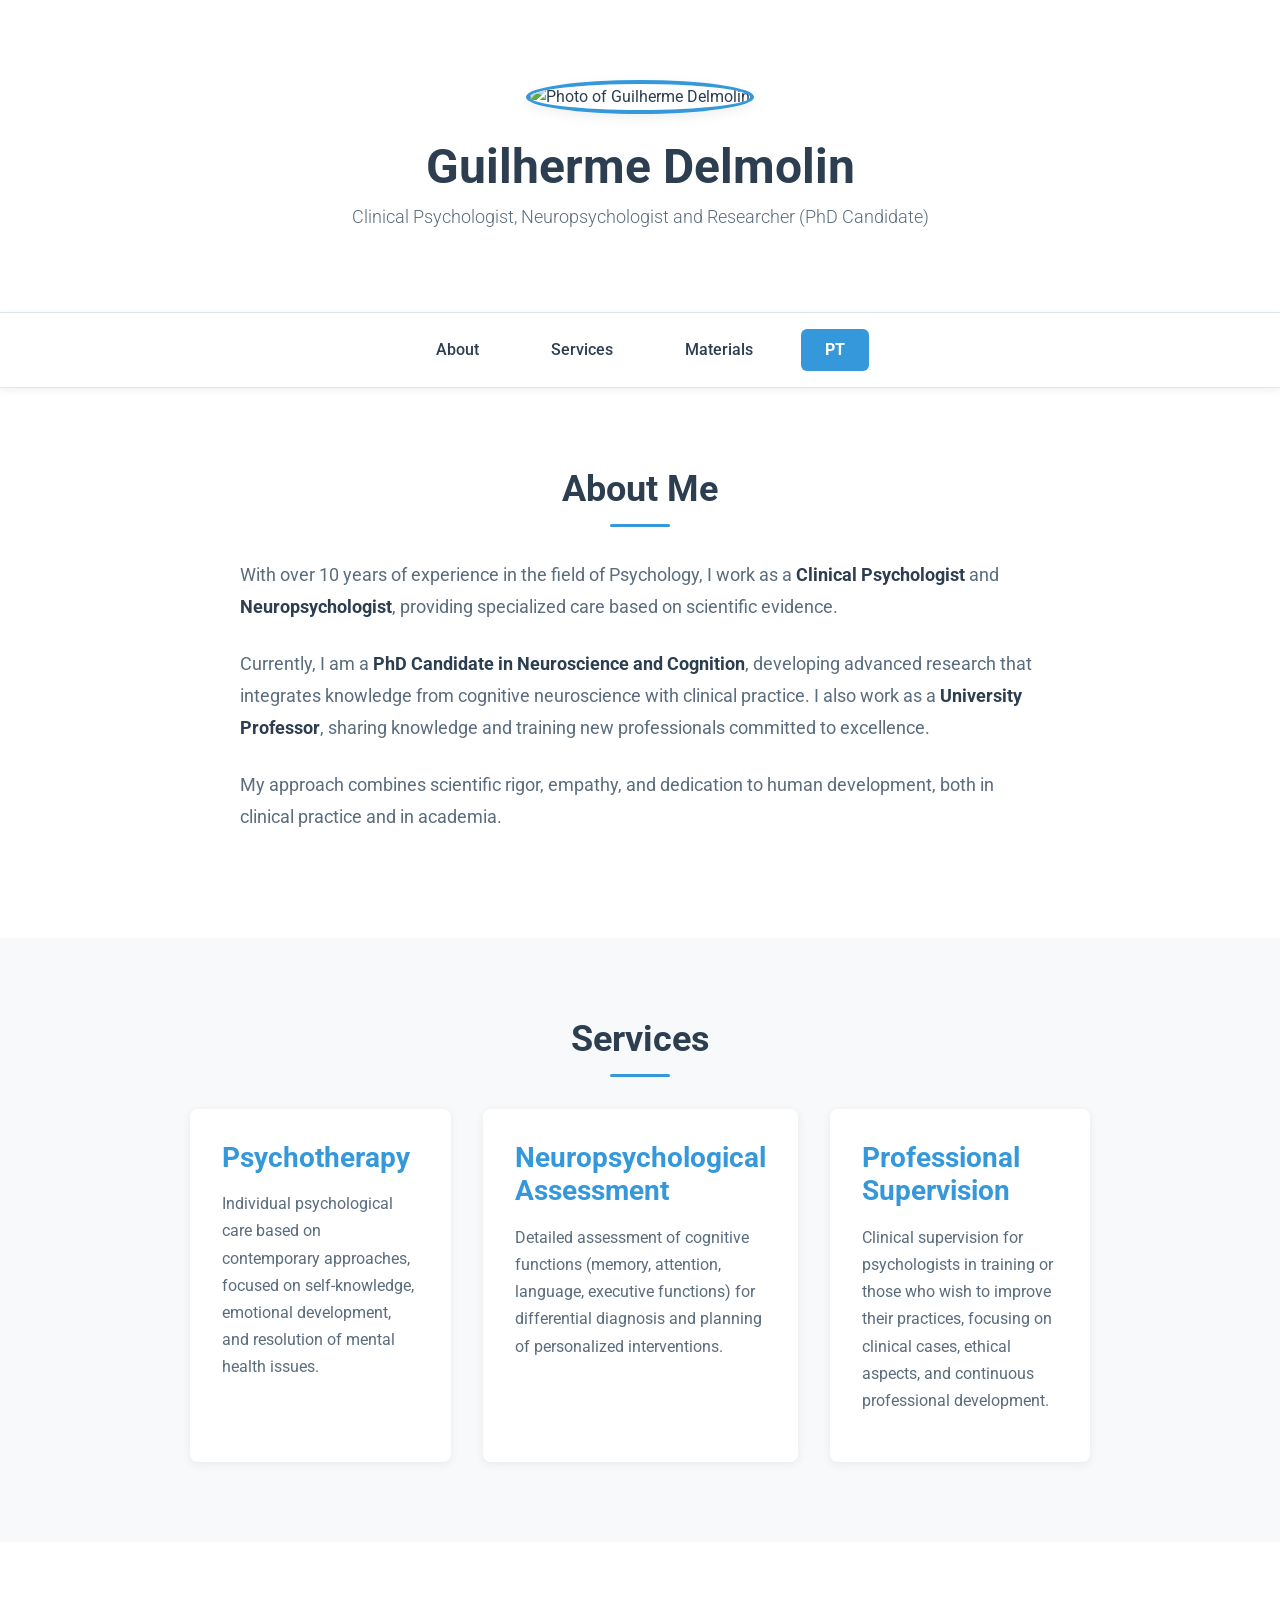
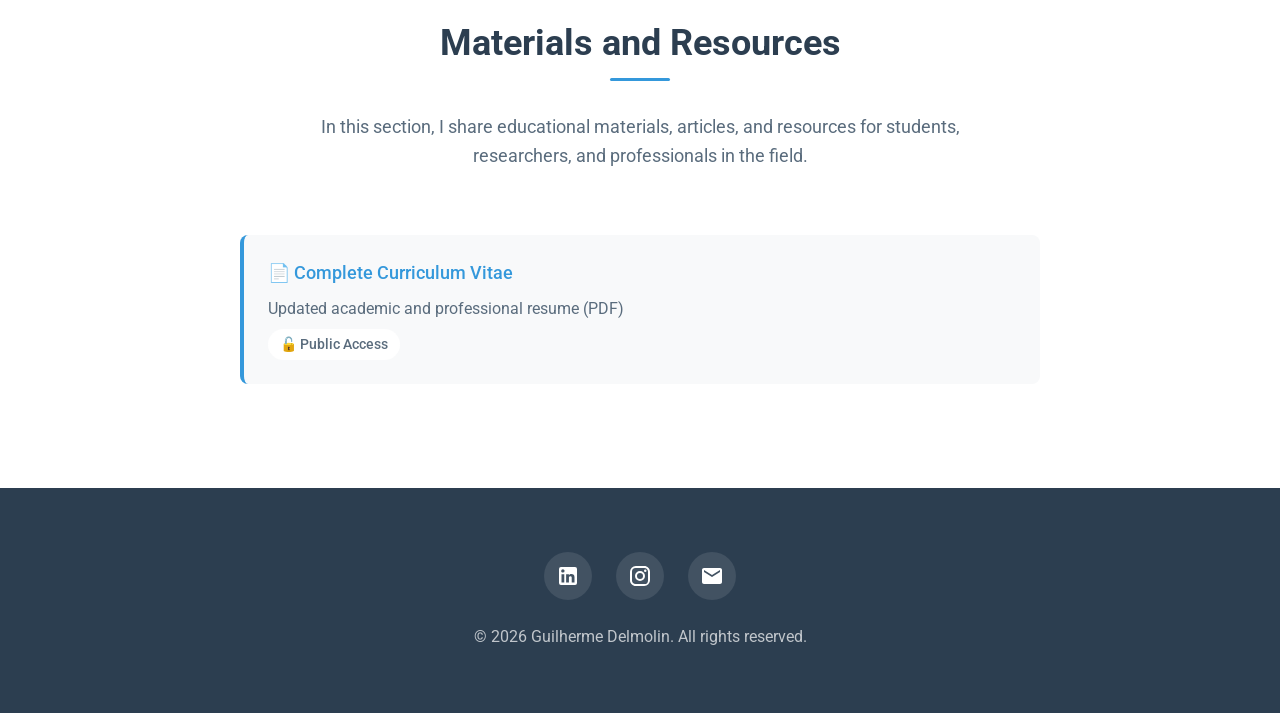
==== en/index.html @ b28195f4 "Site profissional bilíngue - Guilherme Delmolin" ====
<!DOCTYPE html>
<html lang="en">
<head>
    <meta charset="UTF-8">
    <meta name="viewport" content="width=device-width, initial-scale=1.0">
    <meta name="description" content="Guilherme Delmolin - Clinical Psychologist, Neuropsychologist and Researcher (PhD Candidate). Specialist in Psychotherapy, Neuropsychological Assessment and Professional Supervision with over 10 years of experience.">
    <meta name="keywords" content="psychologist, neuropsychologist, psychotherapy, neuropsychological assessment, neuroscience, cognition, PhD, researcher, university professor">
    <meta name="author" content="Guilherme Delmolin">
    
    <!-- Open Graph / Facebook -->
    <meta property="og:type" content="website">
    <meta property="og:url" content="https://delmolin.github.io/en/">
    <meta property="og:title" content="Guilherme Delmolin - Clinical Psychologist and Neuropsychologist">
    <meta property="og:description" content="Clinical Psychologist, Neuropsychologist and Researcher (PhD Candidate) with over 10 years of experience.">
    <meta property="og:image" content="https://delmolin.github.io/assets/profile.jpg">
    
    <!-- Twitter -->
    <meta property="twitter:card" content="summary_large_image">
    <meta property="twitter:url" content="https://delmolin.github.io/en/">
    <meta property="twitter:title" content="Guilherme Delmolin - Clinical Psychologist and Neuropsychologist">
    <meta property="twitter:description" content="Clinical Psychologist, Neuropsychologist and Researcher (PhD Candidate) with over 10 years of experience.">
    <meta property="twitter:image" content="https://delmolin.github.io/assets/profile.jpg">
    
    <!-- Canonical URL -->
    <link rel="canonical" href="https://delmolin.github.io/en/">
    
    <title>Guilherme Delmolin - Clinical Psychologist and Neuropsychologist</title>
    <link rel="stylesheet" href="../style.css">
    <link rel="preconnect" href="https://fonts.googleapis.com">
    <link rel="preconnect" href="https://fonts.gstatic.com" crossorigin>
    <link href="https://fonts.googleapis.com/css2?family=Roboto:wght@300;400;500;700&display=swap" rel="stylesheet">
    
    <!-- Google Analytics -->
    <script async src="https://www.googletagmanager.com/gtag/js?id=G-TLR7DWZ86G"></script>
    <script>
        window.dataLayer = window.dataLayer || [];
        function gtag(){dataLayer.push(arguments);}
        gtag('js', new Date());
        gtag('config', 'G-TLR7DWZ86G');
    </script>
    
    <!-- Structured Data - Schema.org -->
    <script type="application/ld+json">
    {
        "@context": "https://schema.org",
        "@type": "Person",
        "name": "Guilherme Delmolin",
        "jobTitle": "Clinical Psychologist and Neuropsychologist",
        "description": "PhD Candidate in Neuroscience & Cognition, University Professor",
        "url": "https://delmolin.github.io/",
        "image": "https://delmolin.github.io/assets/profile.jpg",
        "email": "psico.delmolin@gmail.com",
        "sameAs": [
            "https://www.linkedin.com/in/guilhermedelmolin/",
            "https://www.instagram.com/musicadamente"
        ],
        "alumniOf": "University",
        "knowsAbout": ["Clinical Psychology", "Neuropsychology", "Neuroscience", "Cognition"],
        "memberOf": {
            "@type": "Organization",
            "name": "UFABC"
        }
    }
    </script>
</head>
<body>
    <!-- Header -->
    <header class="header">
        <div class="container">
            <img src="../assets/profile.jpg" alt="Photo of Guilherme Delmolin" class="profile-photo">
            <h1 class="name">Guilherme Delmolin</h1>
            <p class="subtitle">Clinical Psychologist, Neuropsychologist and Researcher (PhD Candidate)</p>
        </div>
    </header>

    <!-- Navigation -->
    <nav class="nav">
        <div class="container">
            <ul class="nav-list">
                <li><a href="#about" class="nav-link">About</a></li>
                <li><a href="#services" class="nav-link">Services</a></li>
                <li><a href="#materials" class="nav-link">Materials</a></li>
                <li><a href="../index.html" class="nav-link lang-switch">PT</a></li>
            </ul>
        </div>
    </nav>

    <!-- Main Content -->
    <main>
        <!-- About Section -->
        <section id="about" class="section section-about">
            <div class="container">
                <h2 class="section-title">About Me</h2>
                <div class="about-content">
                    <p>
                        With over 10 years of experience in the field of Psychology, I work as a <strong>Clinical Psychologist</strong> and 
                        <strong>Neuropsychologist</strong>, providing specialized care based on scientific evidence.
                    </p>
                    <p>
                        Currently, I am a <strong>PhD Candidate in Neuroscience and Cognition</strong>, developing advanced research 
                        that integrates knowledge from cognitive neuroscience with clinical practice. I also work as a 
                        <strong>University Professor</strong>, sharing knowledge and training new professionals committed to excellence.
                    </p>
                    <p>
                        My approach combines scientific rigor, empathy, and dedication to human development, both in clinical practice 
                        and in academia.
                    </p>
                </div>
            </div>
        </section>

        <!-- Services Section -->
        <section id="services" class="section section-services">
            <div class="container">
                <h2 class="section-title">Services</h2>
                <div class="services-grid">
                    <article class="service-card">
                        <h3 class="service-title">Psychotherapy</h3>
                        <p class="service-description">
                            Individual psychological care based on contemporary approaches, focused on self-knowledge, 
                            emotional development, and resolution of mental health issues.
                        </p>
                    </article>

                    <article class="service-card">
                        <h3 class="service-title">Neuropsychological Assessment</h3>
                        <p class="service-description">
                            Detailed assessment of cognitive functions (memory, attention, language, executive functions) 
                            for differential diagnosis and planning of personalized interventions.
                        </p>
                    </article>

                    <article class="service-card">
                        <h3 class="service-title">Professional Supervision</h3>
                        <p class="service-description">
                            Clinical supervision for psychologists in training or those who wish to improve their practices, 
                            focusing on clinical cases, ethical aspects, and continuous professional development.
                        </p>
                    </article>
                </div>
            </div>
        </section>

        <!-- Materials Section -->
        <section id="materials" class="section section-materials">
            <div class="container">
                <h2 class="section-title">Materials and Resources</h2>
                <p class="materials-intro">
                    In this section, I share educational materials, articles, and resources for students, 
                    researchers, and professionals in the field.
                </p>
                
                <!-- 
                ═══════════════════════════════════════════════════════════════════════════════
                📚 TUTORIAL: How to Add New Google Drive Links
                ═══════════════════════════════════════════════════════════════════════════════
                
                STEP 1: Prepare the Google Drive link
                ─────────────────────────────────────────────────
                1. Access your Google Drive and locate the file/folder
                2. Right-click → "Share"
                3. Set permissions:
                   • Public: "Anyone with the link"
                   • Restricted: "Restricted" (specific people only)
                4. Copy the generated link
                
                STEP 2: Add the item to the list below
                ─────────────────────────────────────────────────
                Use this template (copy and paste):
                
                    <li class="material-item">
                        <a href="YOUR_LINK_HERE" target="_blank" rel="noopener noreferrer" class="material-link">
                            📄 Material Title
                        </a>
                        <span class="material-description">Brief content description</span>
                        <span class="material-access">🔓 Public Access</span>
                    </li>
                
                STEP 3: Customize the content
                ─────────────────────────────────────────────────
                • Replace "YOUR_LINK_HERE" with the Google Drive link
                • Change "Material Title" to the document name
                • Write a brief description (1 line)
                • Change the access icon:
                  🔓 Public Access  OR  🔒 Restricted to Students
                
                COMPLETE EXAMPLE:
                ─────────────────────────────────────────────────
                
                    <li class="material-item">
                        <a href="https://drive.google.com/file/d/ABC123/view?usp=sharing" 
                           target="_blank" rel="noopener noreferrer" class="material-link">
                            📄 Slides - Introduction to Neuropsychology
                        </a>
                        <span class="material-description">Support material for inaugural class (PDF, 45 slides)</span>
                        <span class="material-access">🔒 Restricted to Students</span>
                    </li>
                
                TIPS:
                ─────────────────────────────────────────────────
                ✓ Use emojis to categorize: 📄 PDF, 📊 Spreadsheet, 📹 Video, 📁 Folder
                ✓ Be specific in the description (file type, number of pages, topic)
                ✓ Keep alphabetical or thematic order
                ✓ Test the link before publishing
                
                ═══════════════════════════════════════════════════════════════════════════════
                -->
                
                <ul class="materials-list">
                    <!-- Example 1: CV for Download (already exists in the project) -->
                    <li class="material-item">
                        <a href="../assets/cv_completo.pdf" target="_blank" rel="noopener noreferrer" class="material-link">
                            📄 Complete Curriculum Vitae
                        </a>
                        <span class="material-description">Updated academic and professional resume (PDF)</span>
                        <span class="material-access">🔓 Public Access</span>
                    </li>
                    
                    <!-- ADD NEW MATERIALS BELOW THIS LINE -->
                    <!-- Copy the template from the tutorial above and customize as needed -->
                    
                </ul>
            </div>
        </section>
    </main>

    <!-- Footer -->
    <footer class="footer">
        <div class="container">
            <div class="footer-content">
                <div class="footer-social">
                    <a href="https://www.linkedin.com/in/guilhermedelmolin/" target="_blank" rel="noopener noreferrer" class="social-link" aria-label="LinkedIn">
                        <svg width="24" height="24" viewBox="0 0 24 24" fill="currentColor">
                            <path d="M19 3a2 2 0 0 1 2 2v14a2 2 0 0 1-2 2H5a2 2 0 0 1-2-2V5a2 2 0 0 1 2-2h14m-.5 15.5v-5.3a3.26 3.26 0 0 0-3.26-3.26c-.85 0-1.84.52-2.32 1.3v-1.11h-2.79v8.37h2.79v-4.93c0-.77.62-1.4 1.39-1.4a1.4 1.4 0 0 1 1.4 1.4v4.93h2.79M6.88 8.56a1.68 1.68 0 0 0 1.68-1.68c0-.93-.75-1.69-1.68-1.69a1.69 1.69 0 0 0-1.69 1.69c0 .93.76 1.68 1.69 1.68m1.39 9.94v-8.37H5.5v8.37h2.77z"/>
                        </svg>
                    </a>
                    <a href="https://www.instagram.com/musicadamente" target="_blank" rel="noopener noreferrer" class="social-link" aria-label="Instagram">
                        <svg width="24" height="24" viewBox="0 0 24 24" fill="currentColor">
                            <path d="M7.8 2h8.4C19.4 2 22 4.6 22 7.8v8.4a5.8 5.8 0 0 1-5.8 5.8H7.8C4.6 22 2 19.4 2 16.2V7.8A5.8 5.8 0 0 1 7.8 2m-.2 2A3.6 3.6 0 0 0 4 7.6v8.8C4 18.39 5.61 20 7.6 20h8.8a3.6 3.6 0 0 0 3.6-3.6V7.6C20 5.61 18.39 4 16.4 4H7.6m9.65 1.5a1.25 1.25 0 0 1 1.25 1.25A1.25 1.25 0 0 1 17.25 8 1.25 1.25 0 0 1 16 6.75a1.25 1.25 0 0 1 1.25-1.25M12 7a5 5 0 0 1 5 5 5 5 0 0 1-5 5 5 5 0 0 1-5-5 5 5 0 0 1 5-5m0 2a3 3 0 0 0-3 3 3 3 0 0 0 3 3 3 3 0 0 0 3-3 3 3 0 0 0-3-3z"/>
                        </svg>
                    </a>
                    <a href="mailto:psico.delmolin@gmail.com" class="social-link" aria-label="E-mail">
                        <svg width="24" height="24" viewBox="0 0 24 24" fill="currentColor">
                            <path d="M20 4H4c-1.1 0-1.99.9-1.99 2L2 18c0 1.1.9 2 2 2h16c1.1 0 2-.9 2-2V6c0-1.1-.9-2-2-2zm0 4l-8 5-8-5V6l8 5 8-5v2z"/>
                        </svg>
                    </a>
                </div>
                <p class="footer-copyright">
                    &copy; 2026 Guilherme Delmolin. All rights reserved.
                </p>
            </div>
        </div>
    </footer>
</body>
</html>
---- style.css ----
/* ═══════════════════════════════════════════════════════════════════════════
   GUILHERME DELMOLIN - PROFESSIONAL WEBSITE
   Site Profissional Minimalista e Responsivo
   ═══════════════════════════════════════════════════════════════════════════ */

/* ─────────────────────────────────────────────────────────────────────────
   1. RESET & BASE STYLES
   ───────────────────────────────────────────────────────────────────────── */

* {
    margin: 0;
    padding: 0;
    box-sizing: border-box;
}

:root {
    /* Paleta de Cores */
    --color-background: #F8F9FA;      /* Off-white (fundo) */
    --color-text-primary: #2C3E50;    /* Cinza chumbo (texto principal) */
    --color-text-secondary: #5A6C7D;  /* Cinza médio (texto secundário) */
    --color-accent: #3498DB;          /* Azul sóbrio (destaques) */
    --color-accent-hover: #2980B9;    /* Azul escuro (hover) */
    --color-white: #FFFFFF;           /* Branco puro */
    --color-border: #E1E8ED;          /* Borda clara */
    --color-shadow: rgba(44, 62, 80, 0.08); /* Sombra suave */
    
    /* Tipografia */
    --font-primary: 'Roboto', -apple-system, BlinkMacSystemFont, 'Segoe UI', sans-serif;
    --font-weight-light: 300;
    --font-weight-regular: 400;
    --font-weight-medium: 500;
    --font-weight-bold: 700;
    
    /* Espaçamentos */
    --spacing-xs: 0.5rem;   /* 8px */
    --spacing-sm: 1rem;     /* 16px */
    --spacing-md: 1.5rem;   /* 24px */
    --spacing-lg: 2rem;     /* 32px */
    --spacing-xl: 3rem;     /* 48px */
    --spacing-xxl: 4rem;    /* 64px */
    
    /* Tamanhos de Fonte */
    --font-size-xs: 0.875rem;   /* 14px */
    --font-size-sm: 1rem;       /* 16px */
    --font-size-md: 1.125rem;   /* 18px */
    --font-size-lg: 1.5rem;     /* 24px */
    --font-size-xl: 2rem;       /* 32px */
    --font-size-xxl: 2.5rem;    /* 40px */
    
    /* Container */
    --container-max-width: 1200px;
    --container-padding: var(--spacing-md);
    
    /* Transições */
    --transition-fast: 0.2s ease;
    --transition-normal: 0.3s ease;
}

html {
    scroll-behavior: smooth;
    font-size: 16px;
}

body {
    font-family: var(--font-primary);
    font-weight: var(--font-weight-regular);
    line-height: 1.6;
    color: var(--color-text-primary);
    background-color: var(--color-background);
    -webkit-font-smoothing: antialiased;
    -moz-osx-font-smoothing: grayscale;
}

/* ─────────────────────────────────────────────────────────────────────────
   2. TYPOGRAPHY
   ───────────────────────────────────────────────────────────────────────── */

h1, h2, h3, h4, h5, h6 {
    font-weight: var(--font-weight-bold);
    line-height: 1.2;
    margin-bottom: var(--spacing-sm);
    color: var(--color-text-primary);
}

h1 {
    font-size: var(--font-size-xl);
}

h2 {
    font-size: var(--font-size-lg);
}

h3 {
    font-size: var(--font-size-md);
}

p {
    margin-bottom: var(--spacing-sm);
    color: var(--color-text-secondary);
}

a {
    color: var(--color-accent);
    text-decoration: none;
    transition: color var(--transition-fast);
}

a:hover {
    color: var(--color-accent-hover);
}

strong {
    font-weight: var(--font-weight-bold);
    color: var(--color-text-primary);
}

/* ─────────────────────────────────────────────────────────────────────────
   3. LAYOUT UTILITIES
   ───────────────────────────────────────────────────────────────────────── */

.container {
    max-width: var(--container-max-width);
    margin: 0 auto;
    padding: 0 var(--container-padding);
}

.section {
    padding: var(--spacing-xl) 0;
}

/* ─────────────────────────────────────────────────────────────────────────
   4. HEADER
   ───────────────────────────────────────────────────────────────────────── */

.header {
    background-color: var(--color-white);
    padding: var(--spacing-xxl) 0;
    text-align: center;
    border-bottom: 1px solid var(--color-border);
}

.profile-photo {
    width: 150px;
    height: 150px;
    border-radius: 50%;
    object-fit: cover;
    margin-bottom: var(--spacing-md);
    border: 4px solid var(--color-accent);
    box-shadow: 0 4px 12px var(--color-shadow);
    transition: transform var(--transition-normal);
}

.profile-photo:hover {
    transform: scale(1.05);
}

.name {
    font-size: var(--font-size-xxl);
    font-weight: var(--font-weight-bold);
    color: var(--color-text-primary);
    margin-bottom: var(--spacing-xs);
}

.subtitle {
    font-size: var(--font-size-md);
    font-weight: var(--font-weight-light);
    color: var(--color-text-secondary);
    max-width: 600px;
    margin: 0 auto;
}

/* ─────────────────────────────────────────────────────────────────────────
   5. NAVIGATION
   ───────────────────────────────────────────────────────────────────────── */

.nav {
    background-color: var(--color-white);
    border-bottom: 1px solid var(--color-border);
    position: sticky;
    top: 0;
    z-index: 1000;
    box-shadow: 0 2px 8px var(--color-shadow);
}

.nav-list {
    list-style: none;
    display: flex;
    justify-content: center;
    align-items: center;
    flex-wrap: wrap;
    gap: var(--spacing-xs);
    padding: var(--spacing-sm) 0;
}

.nav-link {
    display: block;
    padding: var(--spacing-xs) var(--spacing-md);
    font-weight: var(--font-weight-medium);
    color: var(--color-text-primary);
    border-radius: 6px;
    transition: all var(--transition-fast);
}

.nav-link:hover {
    background-color: var(--color-background);
    color: var(--color-accent);
}

.nav-link.lang-switch {
    background-color: var(--color-accent);
    color: var(--color-white);
    font-weight: var(--font-weight-bold);
    padding: var(--spacing-xs) var(--spacing-md);
}

.nav-link.lang-switch:hover {
    background-color: var(--color-accent-hover);
    color: var(--color-white);
}

/* ─────────────────────────────────────────────────────────────────────────
   6. SECTIONS
   ───────────────────────────────────────────────────────────────────────── */

.section-title {
    font-size: var(--font-size-xl);
    text-align: center;
    margin-bottom: var(--spacing-lg);
    color: var(--color-text-primary);
    position: relative;
    padding-bottom: var(--spacing-sm);
}

.section-title::after {
    content: '';
    position: absolute;
    bottom: 0;
    left: 50%;
    transform: translateX(-50%);
    width: 60px;
    height: 3px;
    background-color: var(--color-accent);
    border-radius: 2px;
}

/* ─────────────────────────────────────────────────────────────────────────
   7. ABOUT SECTION
   ───────────────────────────────────────────────────────────────────────── */

.section-about {
    background-color: var(--color-white);
}

.about-content {
    max-width: 800px;
    margin: 0 auto;
    font-size: var(--font-size-md);
    line-height: 1.8;
}

.about-content p {
    margin-bottom: var(--spacing-md);
}

/* ─────────────────────────────────────────────────────────────────────────
   8. SERVICES SECTION
   ───────────────────────────────────────────────────────────────────────── */

.section-services {
    background-color: var(--color-background);
}

.services-grid {
    display: grid;
    grid-template-columns: 1fr;
    gap: var(--spacing-lg);
    max-width: 900px;
    margin: 0 auto;
}

.service-card {
    background-color: var(--color-white);
    padding: var(--spacing-lg);
    border-radius: 8px;
    box-shadow: 0 2px 8px var(--color-shadow);
    transition: transform var(--transition-normal), box-shadow var(--transition-normal);
}

.service-card:hover {
    transform: translateY(-4px);
    box-shadow: 0 4px 16px var(--color-shadow);
}

.service-title {
    font-size: var(--font-size-lg);
    color: var(--color-accent);
    margin-bottom: var(--spacing-sm);
}

.service-description {
    font-size: var(--font-size-sm);
    line-height: 1.7;
    color: var(--color-text-secondary);
}

/* ─────────────────────────────────────────────────────────────────────────
   9. MATERIALS SECTION
   ───────────────────────────────────────────────────────────────────────── */

.section-materials {
    background-color: var(--color-white);
}

.materials-intro {
    text-align: center;
    font-size: var(--font-size-md);
    max-width: 700px;
    margin: 0 auto var(--spacing-xl) auto;
    color: var(--color-text-secondary);
}

.materials-list {
    list-style: none;
    max-width: 800px;
    margin: 0 auto;
}

.material-item {
    background-color: var(--color-background);
    padding: var(--spacing-md);
    margin-bottom: var(--spacing-md);
    border-radius: 8px;
    border-left: 4px solid var(--color-accent);
    transition: transform var(--transition-fast), box-shadow var(--transition-fast);
}

.material-item:hover {
    transform: translateX(4px);
    box-shadow: 0 2px 8px var(--color-shadow);
}

.material-link {
    font-size: var(--font-size-md);
    font-weight: var(--font-weight-medium);
    color: var(--color-accent);
    display: block;
    margin-bottom: var(--spacing-xs);
}

.material-link:hover {
    color: var(--color-accent-hover);
}

.material-description {
    display: block;
    font-size: var(--font-size-sm);
    color: var(--color-text-secondary);
    margin-bottom: var(--spacing-xs);
}

.material-access {
    display: inline-block;
    font-size: var(--font-size-xs);
    padding: 4px 12px;
    background-color: var(--color-white);
    border-radius: 20px;
    font-weight: var(--font-weight-medium);
    color: var(--color-text-secondary);
}

/* ─────────────────────────────────────────────────────────────────────────
   10. FOOTER
   ───────────────────────────────────────────────────────────────────────── */

.footer {
    background-color: var(--color-text-primary);
    color: var(--color-white);
    padding: var(--spacing-xl) 0;
    text-align: center;
}

.footer-content {
    display: flex;
    flex-direction: column;
    align-items: center;
    gap: var(--spacing-md);
}

.footer-social {
    display: flex;
    gap: var(--spacing-md);
}

.social-link {
    display: flex;
    align-items: center;
    justify-content: center;
    width: 48px;
    height: 48px;
    background-color: rgba(255, 255, 255, 0.1);
    border-radius: 50%;
    color: var(--color-white);
    transition: all var(--transition-fast);
}

.social-link:hover {
    background-color: var(--color-accent);
    color: var(--color-white);
    transform: translateY(-3px);
}

.social-link svg {
    width: 24px;
    height: 24px;
}

.footer-copyright {
    font-size: var(--font-size-sm);
    color: rgba(255, 255, 255, 0.7);
    margin: 0;
}

/* ─────────────────────────────────────────────────────────────────────────
   11. RESPONSIVE DESIGN - TABLET (768px+)
   ───────────────────────────────────────────────────────────────────────── */

@media (min-width: 768px) {
    :root {
        --font-size-xs: 0.875rem;   /* 14px */
        --font-size-sm: 1rem;       /* 16px */
        --font-size-md: 1.125rem;   /* 18px */
        --font-size-lg: 1.75rem;    /* 28px */
        --font-size-xl: 2.25rem;    /* 36px */
        --font-size-xxl: 3rem;      /* 48px */
    }
    
    .profile-photo {
        width: 180px;
        height: 180px;
    }
    
    .services-grid {
        grid-template-columns: repeat(2, 1fr);
    }
    
    .nav-list {
        gap: var(--spacing-md);
    }
}

/* ─────────────────────────────────────────────────────────────────────────
   12. RESPONSIVE DESIGN - DESKTOP (1024px+)
   ───────────────────────────────────────────────────────────────────────── */

@media (min-width: 1024px) {
    :root {
        --spacing-xl: 4rem;     /* 64px */
        --spacing-xxl: 5rem;    /* 80px */
    }
    
    .profile-photo {
        width: 200px;
        height: 200px;
    }
    
    .services-grid {
        grid-template-columns: repeat(3, 1fr);
    }
    
    .section {
        padding: var(--spacing-xxl) 0;
    }
}

/* ─────────────────────────────────────────────────────────────────────────
   13. ACCESSIBILITY & UTILITIES
   ───────────────────────────────────────────────────────────────────────── */

/* Focus styles para navegação por teclado */
a:focus,
button:focus {
    outline: 2px solid var(--color-accent);
    outline-offset: 2px;
}

/* Remove outline para usuários de mouse */
a:focus:not(:focus-visible),
button:focus:not(:focus-visible) {
    outline: none;
}

/* Animações suaves para elementos que entram na tela */
@media (prefers-reduced-motion: reduce) {
    * {
        animation-duration: 0.01ms !important;
        animation-iteration-count: 1 !important;
        transition-duration: 0.01ms !important;
    }
}

/* Print styles */
@media print {
    .nav,
    .footer-social {
        display: none;
    }
    
    body {
        background-color: white;
    }
    
    .section {
        page-break-inside: avoid;
    }
}
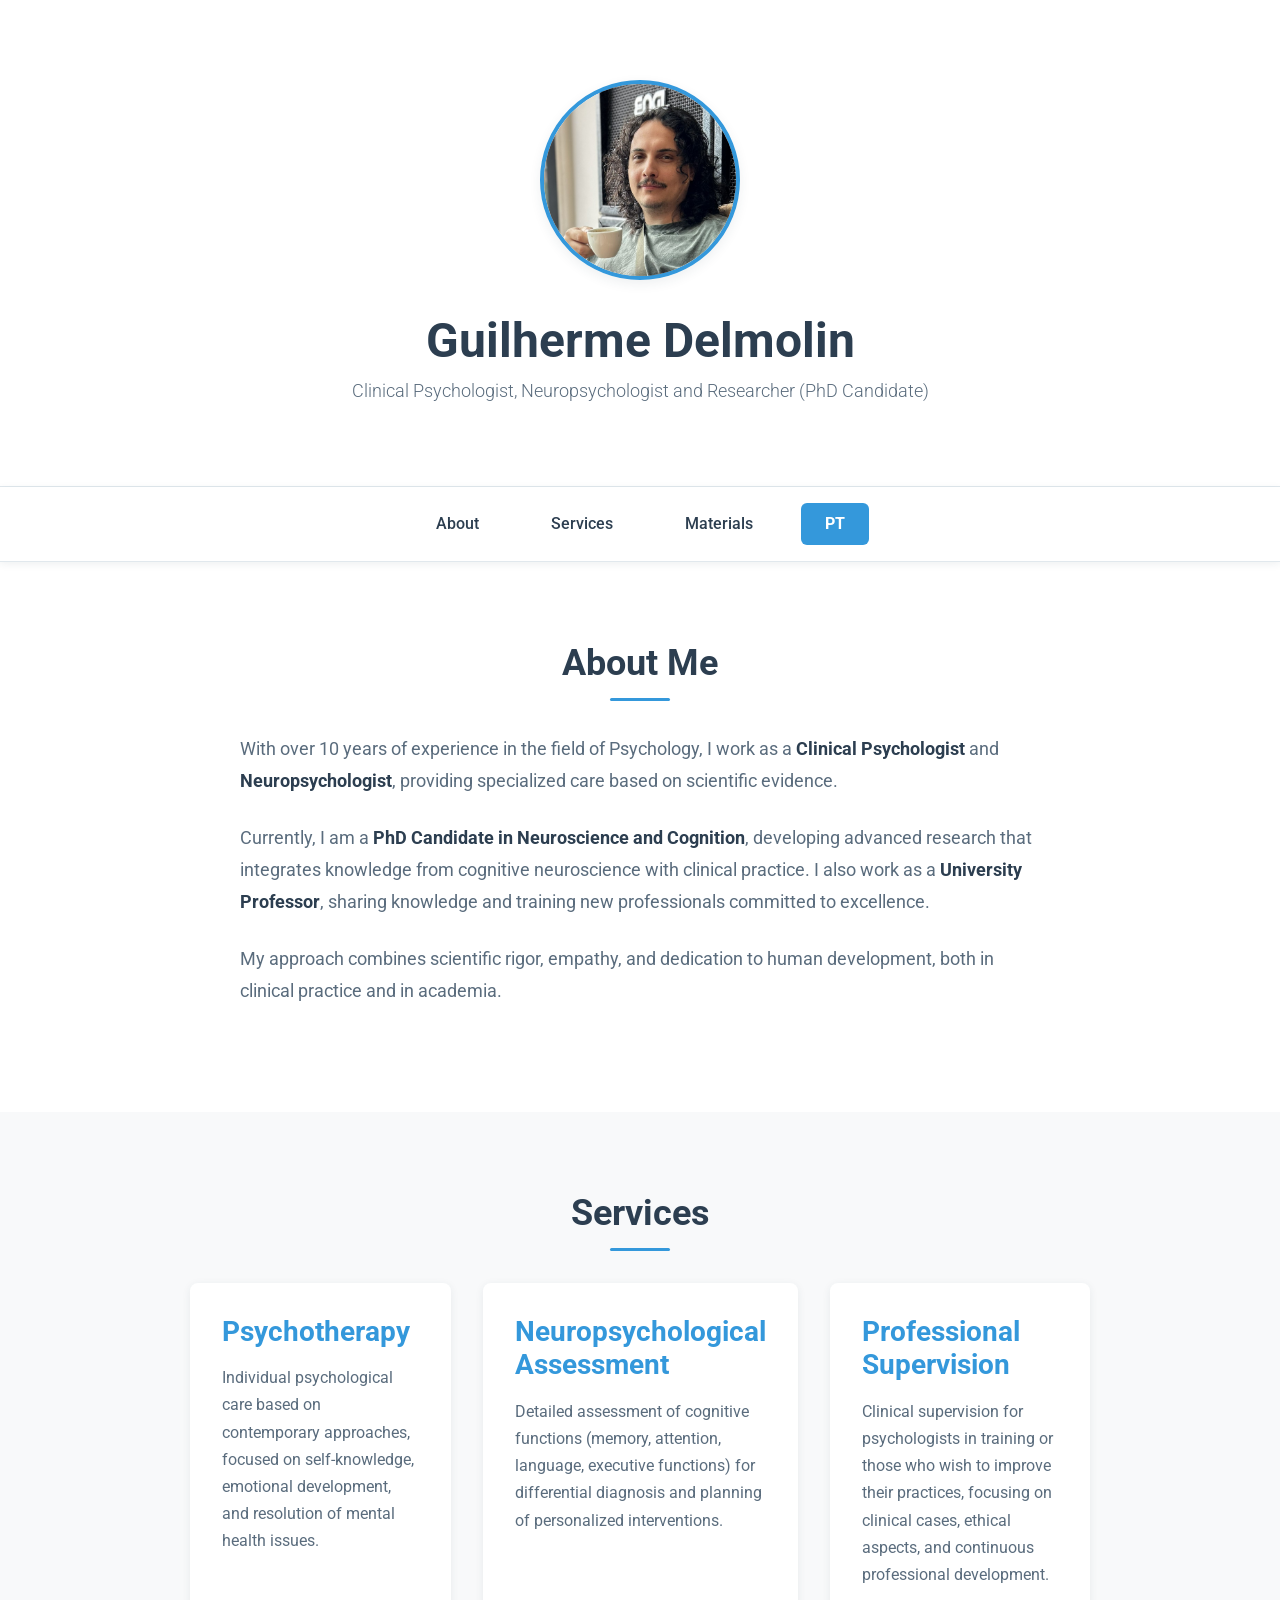
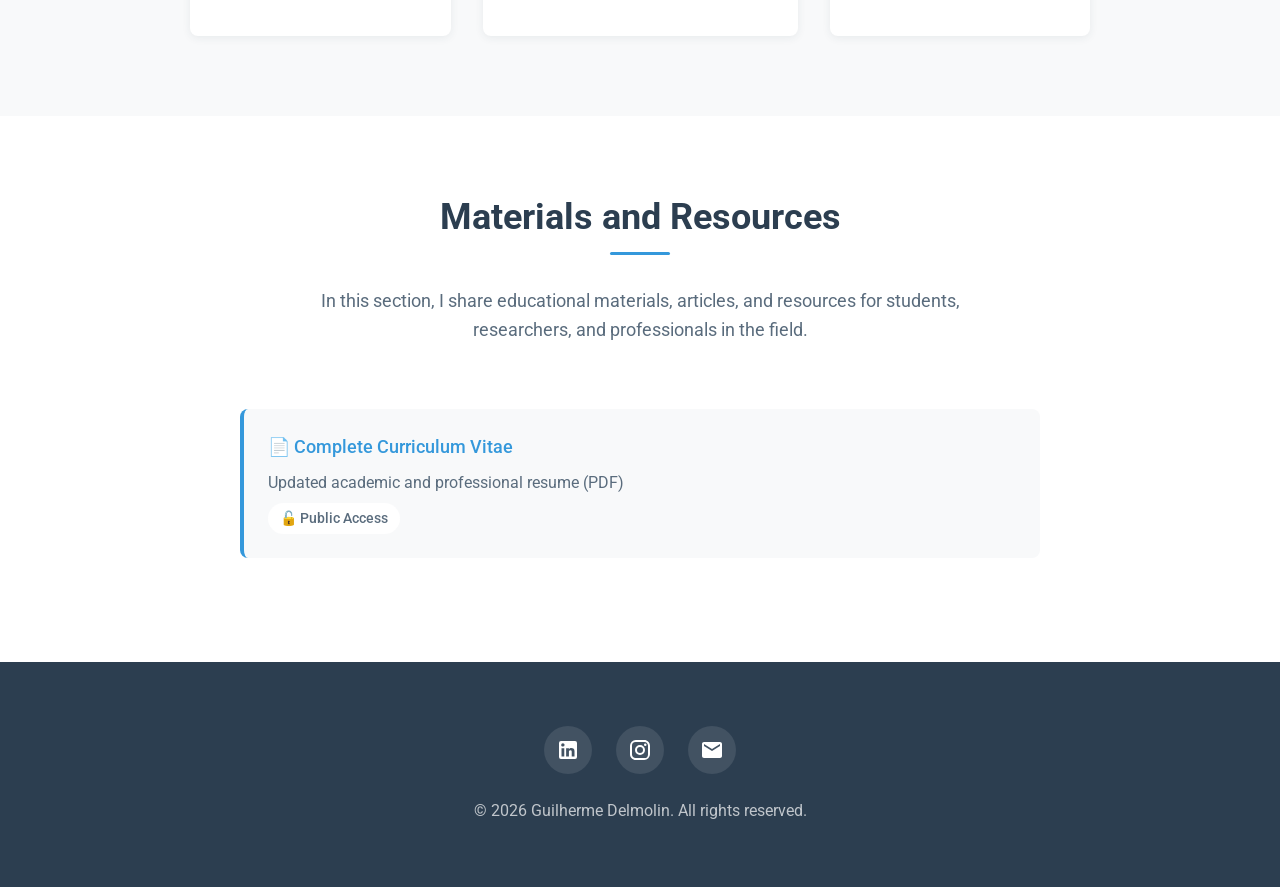
==== commit ebdebdbd: "Corrigir extensões dos arquivos e atualizar URLs para delmoling.github.io" ====
(no text change in the page or its own stylesheets)
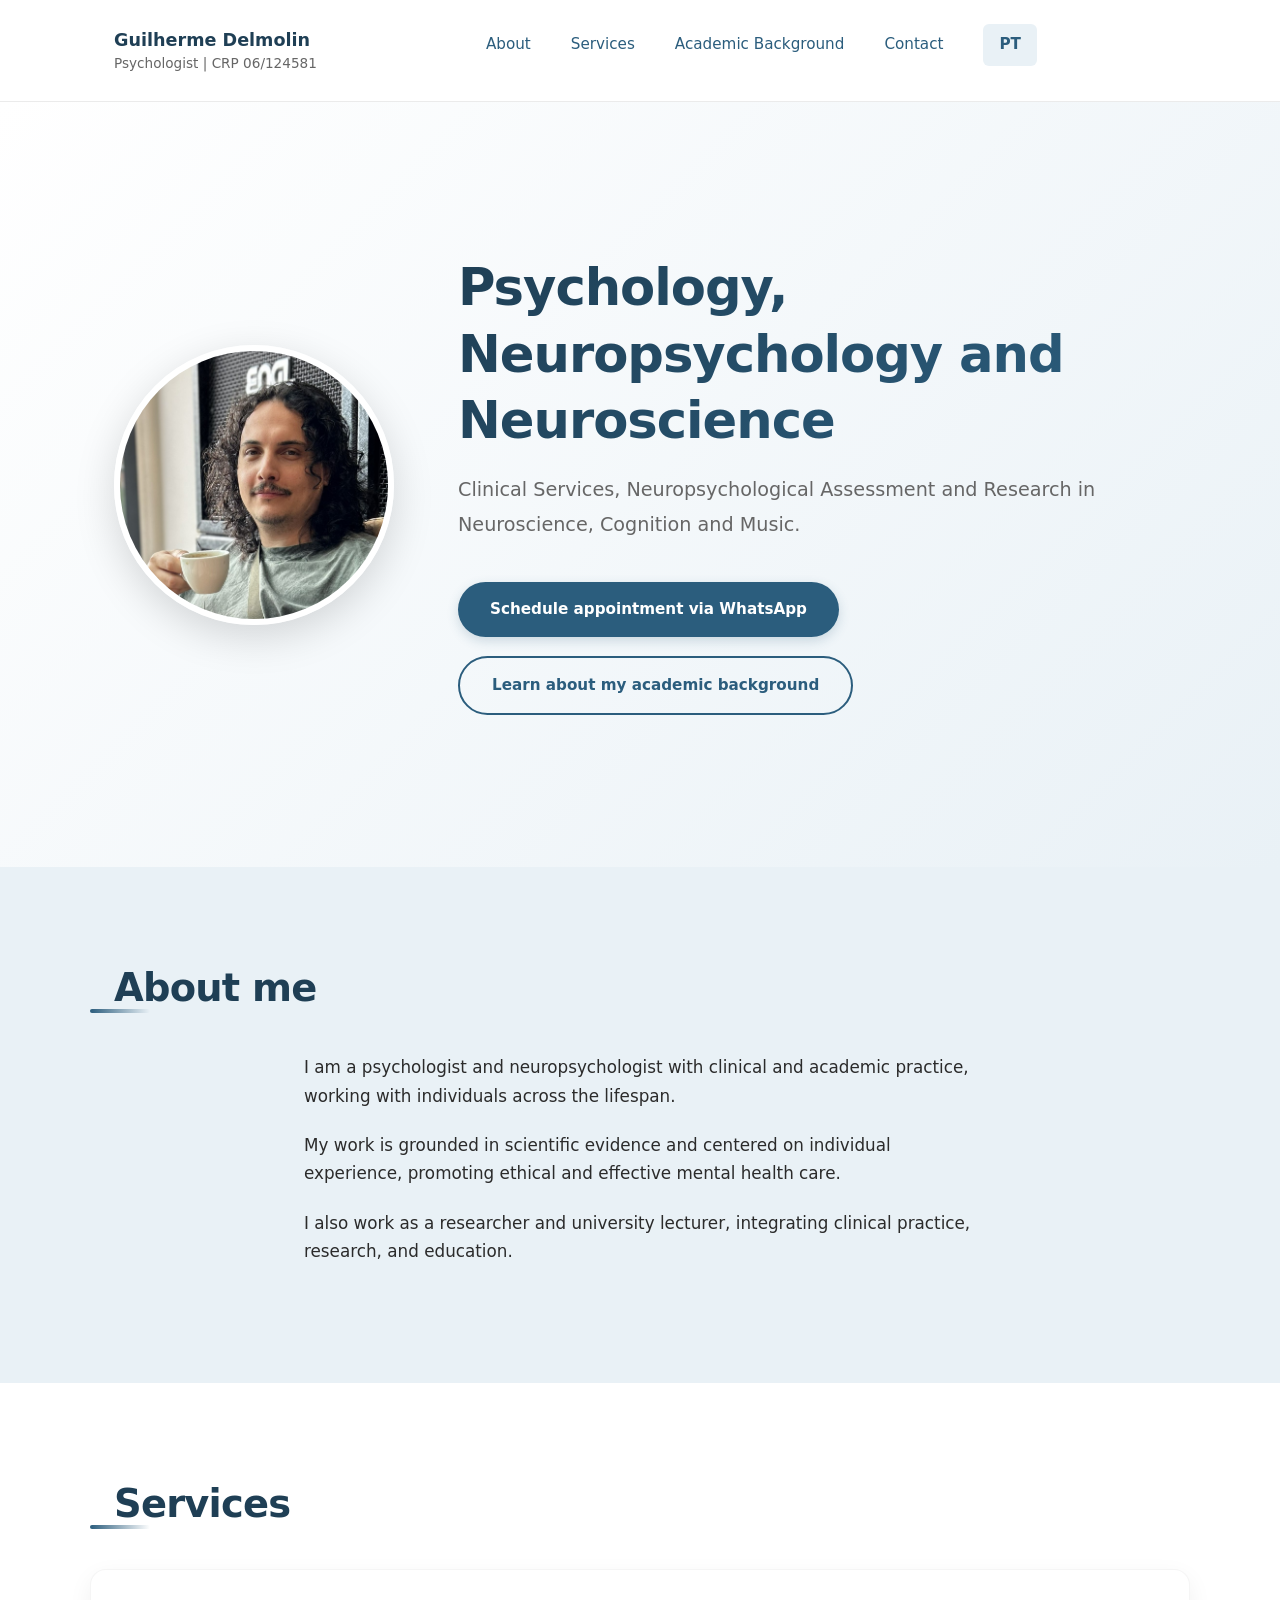
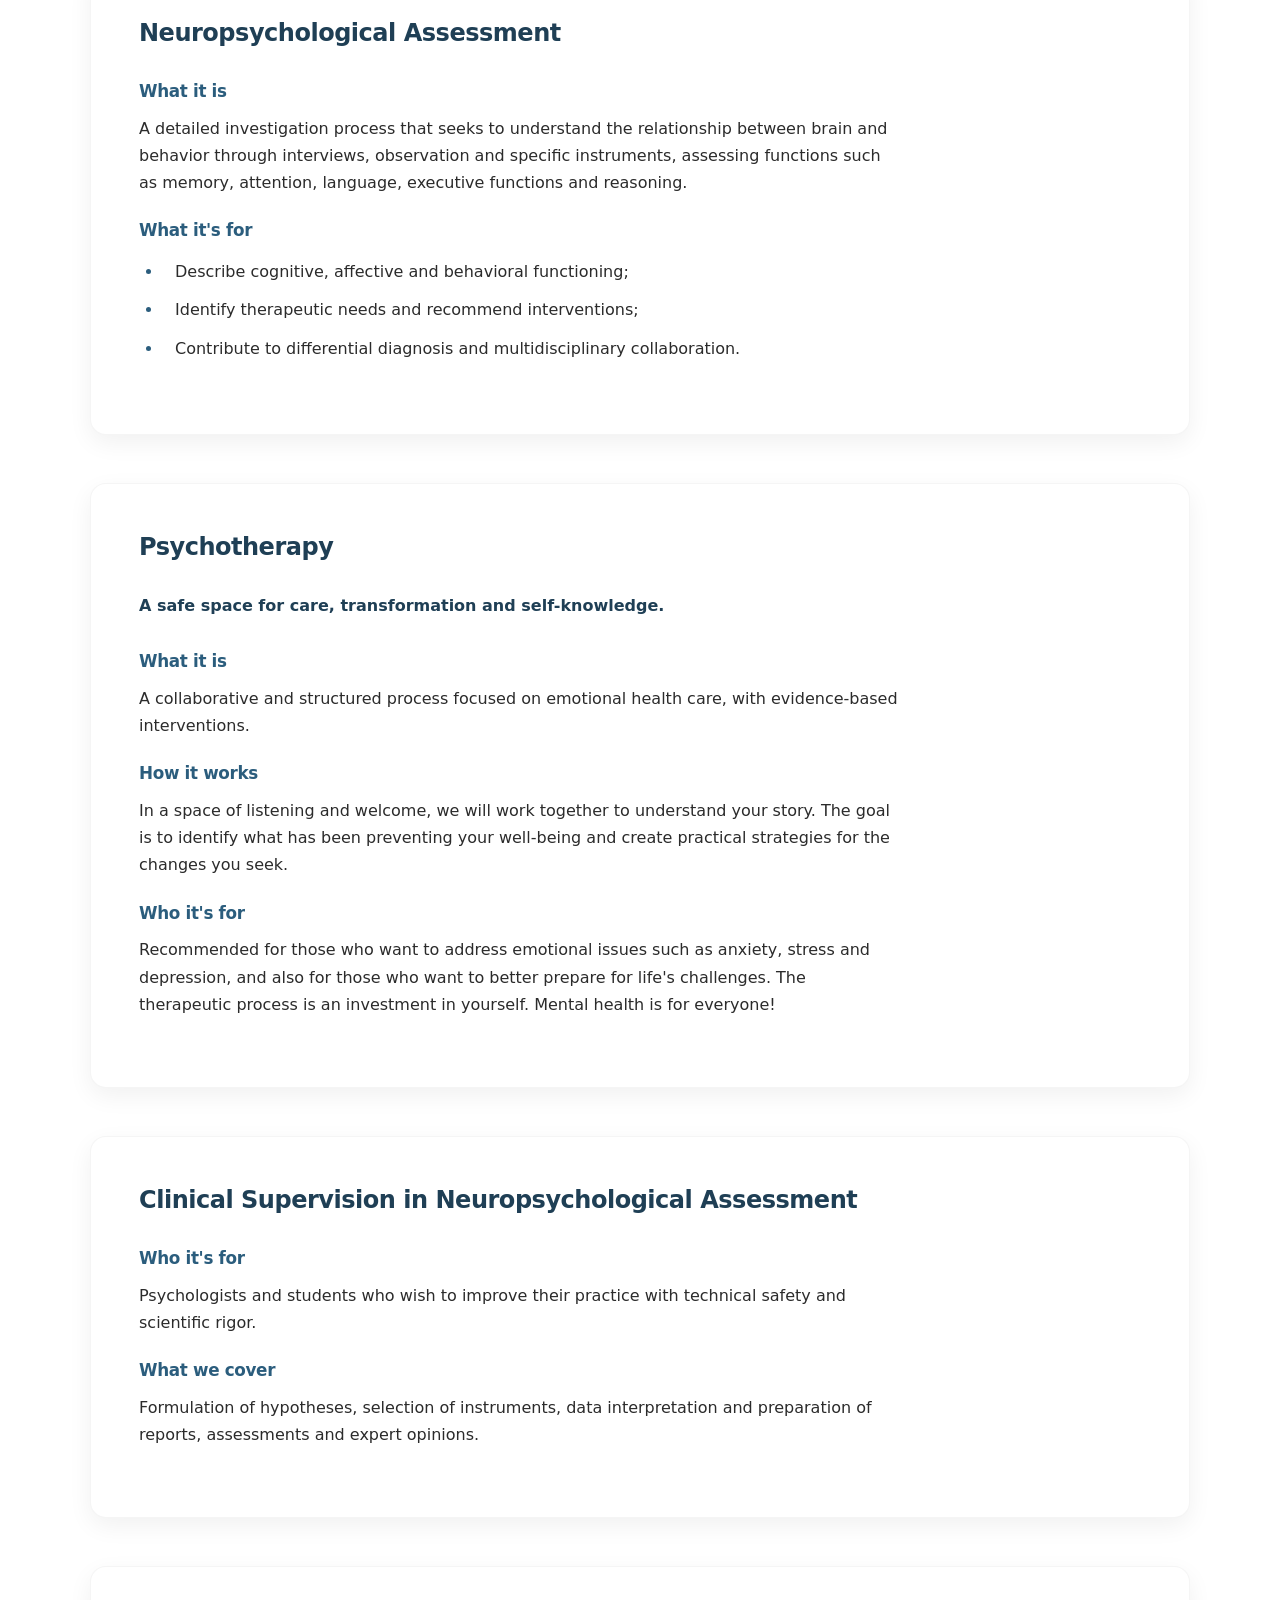
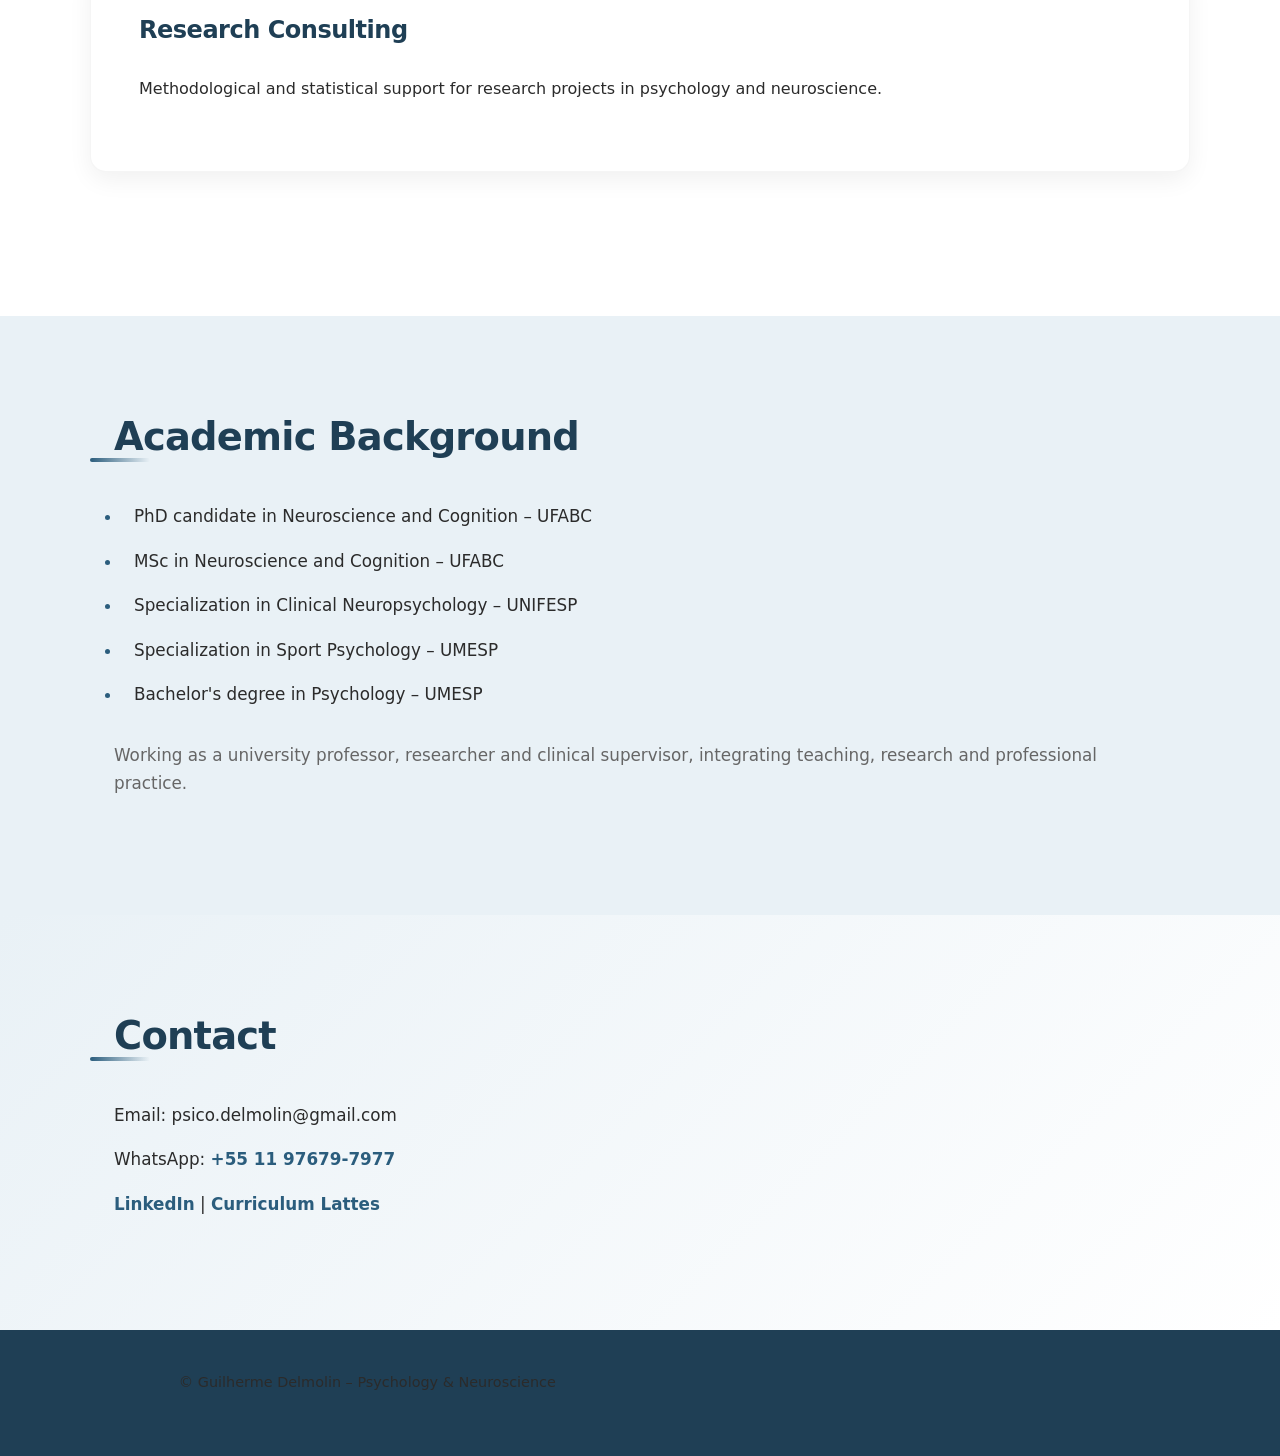
==== commit 8748127f: "Atualização completa do site - CSS refinado, conteúdo expandido e estrutura aprimorada" ====
--- a/en/index.html
+++ b/en/index.html
@@ -1,255 +1,178 @@
 <!DOCTYPE html>
 <html lang="en">
 <head>
-    <meta charset="UTF-8">
-    <meta name="viewport" content="width=device-width, initial-scale=1.0">
-    <meta name="description" content="Guilherme Delmolin - Clinical Psychologist, Neuropsychologist and Researcher (PhD Candidate). Specialist in Psychotherapy, Neuropsychological Assessment and Professional Supervision with over 10 years of experience.">
-    <meta name="keywords" content="psychologist, neuropsychologist, psychotherapy, neuropsychological assessment, neuroscience, cognition, PhD, researcher, university professor">
-    <meta name="author" content="Guilherme Delmolin">
-    
-    <!-- Open Graph / Facebook -->
-    <meta property="og:type" content="website">
-    <meta property="og:url" content="https://delmolin.github.io/en/">
-    <meta property="og:title" content="Guilherme Delmolin - Clinical Psychologist and Neuropsychologist">
-    <meta property="og:description" content="Clinical Psychologist, Neuropsychologist and Researcher (PhD Candidate) with over 10 years of experience.">
-    <meta property="og:image" content="https://delmolin.github.io/assets/profile.jpg">
-    
-    <!-- Twitter -->
-    <meta property="twitter:card" content="summary_large_image">
-    <meta property="twitter:url" content="https://delmolin.github.io/en/">
-    <meta property="twitter:title" content="Guilherme Delmolin - Clinical Psychologist and Neuropsychologist">
-    <meta property="twitter:description" content="Clinical Psychologist, Neuropsychologist and Researcher (PhD Candidate) with over 10 years of experience.">
-    <meta property="twitter:image" content="https://delmolin.github.io/assets/profile.jpg">
-    
-    <!-- Canonical URL -->
-    <link rel="canonical" href="https://delmolin.github.io/en/">
-    
-    <title>Guilherme Delmolin - Clinical Psychologist and Neuropsychologist</title>
-    <link rel="stylesheet" href="../style.css">
-    <link rel="preconnect" href="https://fonts.googleapis.com">
-    <link rel="preconnect" href="https://fonts.gstatic.com" crossorigin>
-    <link href="https://fonts.googleapis.com/css2?family=Roboto:wght@300;400;500;700&display=swap" rel="stylesheet">
-    
-    <!-- Google Analytics -->
-    <script async src="https://www.googletagmanager.com/gtag/js?id=G-TLR7DWZ86G"></script>
-    <script>
-        window.dataLayer = window.dataLayer || [];
-        function gtag(){dataLayer.push(arguments);}
-        gtag('js', new Date());
-        gtag('config', 'G-TLR7DWZ86G');
-    </script>
-    
-    <!-- Structured Data - Schema.org -->
-    <script type="application/ld+json">
-    {
-        "@context": "https://schema.org",
-        "@type": "Person",
-        "name": "Guilherme Delmolin",
-        "jobTitle": "Clinical Psychologist and Neuropsychologist",
-        "description": "PhD Candidate in Neuroscience & Cognition, University Professor",
-        "url": "https://delmolin.github.io/",
-        "image": "https://delmolin.github.io/assets/profile.jpg",
-        "email": "psico.delmolin@gmail.com",
-        "sameAs": [
-            "https://www.linkedin.com/in/guilhermedelmolin/",
-            "https://www.instagram.com/musicadamente"
-        ],
-        "alumniOf": "University",
-        "knowsAbout": ["Clinical Psychology", "Neuropsychology", "Neuroscience", "Cognition"],
-        "memberOf": {
-            "@type": "Organization",
-            "name": "UFABC"
-        }
-    }
-    </script>
+  <meta charset="UTF-8" />
+  <meta name="viewport" content="width=device-width, initial-scale=1.0" />
+
+  <title>Psychology & Neuropsychology | Guilherme Delmolin</title>
+  <meta name="description" content="Psychologist and neuropsychologist with clinical, academic, and scientific practice. Psychological services, neuropsychological assessment, supervision, and research consulting." />
+
+  <!-- SEO Multilíngue -->
+  <link rel="canonical" href="https://delmoling.github.io/en/index.html" />
+  <link rel="alternate" hreflang="en" href="https://delmoling.github.io/en/index.html" />
+  <link rel="alternate" hreflang="pt-BR" href="https://delmoling.github.io/" />
+  <link rel="alternate" hreflang="x-default" href="https://delmoling.github.io/" />
+  <link rel="stylesheet" href="../style-refined.css">
 </head>
+
 <body>
-    <!-- Header -->
-    <header class="header">
-        <div class="container">
-            <img src="../assets/profile.jpg" alt="Photo of Guilherme Delmolin" class="profile-photo">
-            <h1 class="name">Guilherme Delmolin</h1>
-            <p class="subtitle">Clinical Psychologist, Neuropsychologist and Researcher (PhD Candidate)</p>
+
+  <header>
+    <nav aria-label="Main navigation">
+      <div class="nav-brand">
+        <span class="brand-name">Guilherme Delmolin</span>
+        <span class="brand-subtitle">Psychologist | CRP 06/124581</span>
+      </div>
+      <ul>
+        <li><a href="#about">About</a></li>
+        <li><a href="#services">Services</a></li>
+        <li><a href="#academic">Academic Background</a></li>
+        <li><a href="#contact">Contact</a></li>
+        <li><a href="../index.html" lang="pt-BR">PT</a></li>
+      </ul>
+    </nav>
+  </header>
+
+  <main>
+
+    <section id="hero">
+      <div class="hero-content">
+        <img src="../assets/profile.jpg" alt="Photo of Guilherme Delmolin" class="hero-photo">
+        <div class="hero-text">
+          <h1>Psychology, Neuropsychology and Neuroscience</h1>
+          <p>
+            Clinical Services, Neuropsychological Assessment and Research in Neuroscience, Cognition and
+            Music.
+          </p>
+          <div class="hero-buttons">
+            <a href="https://wa.me/5511976797977">Schedule appointment via WhatsApp</a>
+            <a href="#academic">Learn about my academic background</a>
+          </div>
         </div>
-    </header>
+      </div>
+    </section>
 
-    <!-- Navigation -->
-    <nav class="nav">
-        <div class="container">
-            <ul class="nav-list">
-                <li><a href="#about" class="nav-link">About</a></li>
-                <li><a href="#services" class="nav-link">Services</a></li>
-                <li><a href="#materials" class="nav-link">Materials</a></li>
-                <li><a href="../index.html" class="nav-link lang-switch">PT</a></li>
-            </ul>
-        </div>
-    </nav>
+    <section id="about">
+      <h2>About me</h2>
 
-    <!-- Main Content -->
-    <main>
-        <!-- About Section -->
-        <section id="about" class="section section-about">
-            <div class="container">
-                <h2 class="section-title">About Me</h2>
-                <div class="about-content">
-                    <p>
-                        With over 10 years of experience in the field of Psychology, I work as a <strong>Clinical Psychologist</strong> and 
-                        <strong>Neuropsychologist</strong>, providing specialized care based on scientific evidence.
-                    </p>
-                    <p>
-                        Currently, I am a <strong>PhD Candidate in Neuroscience and Cognition</strong>, developing advanced research 
-                        that integrates knowledge from cognitive neuroscience with clinical practice. I also work as a 
-                        <strong>University Professor</strong>, sharing knowledge and training new professionals committed to excellence.
-                    </p>
-                    <p>
-                        My approach combines scientific rigor, empathy, and dedication to human development, both in clinical practice 
-                        and in academia.
-                    </p>
-                </div>
-            </div>
-        </section>
+      <p>
+        I am a psychologist and neuropsychologist with clinical and academic
+        practice, working with individuals across the lifespan.
+      </p>
 
-        <!-- Services Section -->
-        <section id="services" class="section section-services">
-            <div class="container">
-                <h2 class="section-title">Services</h2>
-                <div class="services-grid">
-                    <article class="service-card">
-                        <h3 class="service-title">Psychotherapy</h3>
-                        <p class="service-description">
-                            Individual psychological care based on contemporary approaches, focused on self-knowledge, 
-                            emotional development, and resolution of mental health issues.
-                        </p>
-                    </article>
+      <p>
+        My work is grounded in scientific evidence and centered on individual
+        experience, promoting ethical and effective mental health care.
+      </p>
 
-                    <article class="service-card">
-                        <h3 class="service-title">Neuropsychological Assessment</h3>
-                        <p class="service-description">
-                            Detailed assessment of cognitive functions (memory, attention, language, executive functions) 
-                            for differential diagnosis and planning of personalized interventions.
-                        </p>
-                    </article>
+      <p>
+        I also work as a researcher and university lecturer, integrating clinical
+        practice, research, and education.
+      </p>
+    </section>
 
-                    <article class="service-card">
-                        <h3 class="service-title">Professional Supervision</h3>
-                        <p class="service-description">
-                            Clinical supervision for psychologists in training or those who wish to improve their practices, 
-                            focusing on clinical cases, ethical aspects, and continuous professional development.
-                        </p>
-                    </article>
-                </div>
-            </div>
-        </section>
+    <section id="services">
+      <h2>Services</h2>
 
-        <!-- Materials Section -->
-        <section id="materials" class="section section-materials">
-            <div class="container">
-                <h2 class="section-title">Materials and Resources</h2>
-                <p class="materials-intro">
-                    In this section, I share educational materials, articles, and resources for students, 
-                    researchers, and professionals in the field.
-                </p>
-                
-                <!-- 
-                ═══════════════════════════════════════════════════════════════════════════════
-                📚 TUTORIAL: How to Add New Google Drive Links
-                ═══════════════════════════════════════════════════════════════════════════════
-                
-                STEP 1: Prepare the Google Drive link
-                ─────────────────────────────────────────────────
-                1. Access your Google Drive and locate the file/folder
-                2. Right-click → "Share"
-                3. Set permissions:
-                   • Public: "Anyone with the link"
-                   • Restricted: "Restricted" (specific people only)
-                4. Copy the generated link
-                
-                STEP 2: Add the item to the list below
-                ─────────────────────────────────────────────────
-                Use this template (copy and paste):
-                
-                    <li class="material-item">
-                        <a href="YOUR_LINK_HERE" target="_blank" rel="noopener noreferrer" class="material-link">
-                            📄 Material Title
-                        </a>
-                        <span class="material-description">Brief content description</span>
-                        <span class="material-access">🔓 Public Access</span>
-                    </li>
-                
-                STEP 3: Customize the content
-                ─────────────────────────────────────────────────
-                • Replace "YOUR_LINK_HERE" with the Google Drive link
-                • Change "Material Title" to the document name
-                • Write a brief description (1 line)
-                • Change the access icon:
-                  🔓 Public Access  OR  🔒 Restricted to Students
-                
-                COMPLETE EXAMPLE:
-                ─────────────────────────────────────────────────
-                
-                    <li class="material-item">
-                        <a href="https://drive.google.com/file/d/ABC123/view?usp=sharing" 
-                           target="_blank" rel="noopener noreferrer" class="material-link">
-                            📄 Slides - Introduction to Neuropsychology
-                        </a>
-                        <span class="material-description">Support material for inaugural class (PDF, 45 slides)</span>
-                        <span class="material-access">🔒 Restricted to Students</span>
-                    </li>
-                
-                TIPS:
-                ─────────────────────────────────────────────────
-                ✓ Use emojis to categorize: 📄 PDF, 📊 Spreadsheet, 📹 Video, 📁 Folder
-                ✓ Be specific in the description (file type, number of pages, topic)
-                ✓ Keep alphabetical or thematic order
-                ✓ Test the link before publishing
-                
-                ═══════════════════════════════════════════════════════════════════════════════
-                -->
-                
-                <ul class="materials-list">
-                    <!-- Example 1: CV for Download (already exists in the project) -->
-                    <li class="material-item">
-                        <a href="../assets/cv_completo.pdf" target="_blank" rel="noopener noreferrer" class="material-link">
-                            📄 Complete Curriculum Vitae
-                        </a>
-                        <span class="material-description">Updated academic and professional resume (PDF)</span>
-                        <span class="material-access">🔓 Public Access</span>
-                    </li>
-                    
-                    <!-- ADD NEW MATERIALS BELOW THIS LINE -->
-                    <!-- Copy the template from the tutorial above and customize as needed -->
-                    
-                </ul>
-            </div>
-        </section>
-    </main>
+      <article>
+        <h3>Neuropsychological Assessment</h3>
 
-    <!-- Footer -->
-    <footer class="footer">
-        <div class="container">
-            <div class="footer-content">
-                <div class="footer-social">
-                    <a href="https://www.linkedin.com/in/guilhermedelmolin/" target="_blank" rel="noopener noreferrer" class="social-link" aria-label="LinkedIn">
-                        <svg width="24" height="24" viewBox="0 0 24 24" fill="currentColor">
-                            <path d="M19 3a2 2 0 0 1 2 2v14a2 2 0 0 1-2 2H5a2 2 0 0 1-2-2V5a2 2 0 0 1 2-2h14m-.5 15.5v-5.3a3.26 3.26 0 0 0-3.26-3.26c-.85 0-1.84.52-2.32 1.3v-1.11h-2.79v8.37h2.79v-4.93c0-.77.62-1.4 1.39-1.4a1.4 1.4 0 0 1 1.4 1.4v4.93h2.79M6.88 8.56a1.68 1.68 0 0 0 1.68-1.68c0-.93-.75-1.69-1.68-1.69a1.69 1.69 0 0 0-1.69 1.69c0 .93.76 1.68 1.69 1.68m1.39 9.94v-8.37H5.5v8.37h2.77z"/>
-                        </svg>
-                    </a>
-                    <a href="https://www.instagram.com/musicadamente" target="_blank" rel="noopener noreferrer" class="social-link" aria-label="Instagram">
-                        <svg width="24" height="24" viewBox="0 0 24 24" fill="currentColor">
-                            <path d="M7.8 2h8.4C19.4 2 22 4.6 22 7.8v8.4a5.8 5.8 0 0 1-5.8 5.8H7.8C4.6 22 2 19.4 2 16.2V7.8A5.8 5.8 0 0 1 7.8 2m-.2 2A3.6 3.6 0 0 0 4 7.6v8.8C4 18.39 5.61 20 7.6 20h8.8a3.6 3.6 0 0 0 3.6-3.6V7.6C20 5.61 18.39 4 16.4 4H7.6m9.65 1.5a1.25 1.25 0 0 1 1.25 1.25A1.25 1.25 0 0 1 17.25 8 1.25 1.25 0 0 1 16 6.75a1.25 1.25 0 0 1 1.25-1.25M12 7a5 5 0 0 1 5 5 5 5 0 0 1-5 5 5 5 0 0 1-5-5 5 5 0 0 1 5-5m0 2a3 3 0 0 0-3 3 3 3 0 0 0 3 3 3 3 0 0 0 3-3 3 3 0 0 0-3-3z"/>
-                        </svg>
-                    </a>
-                    <a href="mailto:psico.delmolin@gmail.com" class="social-link" aria-label="E-mail">
-                        <svg width="24" height="24" viewBox="0 0 24 24" fill="currentColor">
-                            <path d="M20 4H4c-1.1 0-1.99.9-1.99 2L2 18c0 1.1.9 2 2 2h16c1.1 0 2-.9 2-2V6c0-1.1-.9-2-2-2zm0 4l-8 5-8-5V6l8 5 8-5v2z"/>
-                        </svg>
-                    </a>
-                </div>
-                <p class="footer-copyright">
-                    &copy; 2026 Guilherme Delmolin. All rights reserved.
-                </p>
-            </div>
-        </div>
-    </footer>
+        <h4>What it is</h4>
+        <p>
+          A detailed investigation process that seeks to understand the relationship between
+          brain and behavior through interviews, observation and
+          specific instruments, assessing functions such as memory, attention,
+          language, executive functions and reasoning.
+        </p>
+
+        <h4>What it's for</h4>
+        <ul>
+          <li>Describe cognitive, affective and behavioral functioning;</li>
+          <li>Identify therapeutic needs and recommend interventions;</li>
+          <li>Contribute to differential diagnosis and multidisciplinary collaboration.</li>
+        </ul>
+      </article>
+
+      <article>
+        <h3>Psychotherapy</h3>
+        <p><strong>A safe space for care, transformation and self-knowledge.</strong></p>
+
+        <h4>What it is</h4>
+        <p>
+          A collaborative and structured process focused on emotional health care,
+          with evidence-based interventions.
+        </p>
+
+        <h4>How it works</h4>
+        <p>
+          In a space of listening and welcome, we will work together to understand
+          your story. The goal is to identify what has been preventing your well-being and create
+          practical strategies for the changes you seek.
+        </p>
+
+        <h4>Who it's for</h4>
+        <p>
+          Recommended for those who want to address emotional issues such as anxiety, stress and
+          depression, and also for those who want to better prepare for life's challenges.
+          The therapeutic process is an investment in yourself. Mental health is for everyone!
+        </p>
+      </article>
+
+      <article>
+        <h3>Clinical Supervision in Neuropsychological Assessment</h3>
+
+        <h4>Who it's for</h4>
+        <p>
+          Psychologists and students who wish to improve their practice with technical
+          safety and scientific rigor.
+        </p>
+
+        <h4>What we cover</h4>
+        <p>
+          Formulation of hypotheses, selection of instruments, data interpretation and
+          preparation of reports, assessments and expert opinions.
+        </p>
+      </article>
+
+      <article>
+        <h3>Research Consulting</h3>
+        <p>
+          Methodological and statistical support for research projects in psychology
+          and neuroscience.
+        </p>
+      </article>
+    </section>
+
+    <section id="academic">
+      <h2>Academic Background</h2>
+      <ul>
+        <li>PhD candidate in Neuroscience and Cognition – UFABC</li>
+        <li>MSc in Neuroscience and Cognition – UFABC</li>
+        <li>Specialization in Clinical Neuropsychology – UNIFESP</li>
+        <li>Specialization in Sport Psychology – UMESP</li>
+        <li>Bachelor's degree in Psychology – UMESP</li>
+      </ul>
+      <p>
+        Working as a university professor, researcher and clinical supervisor,
+        integrating teaching, research and professional practice.
+      </p>
+    </section>
+
+    <section id="contact">
+      <h2>Contact</h2>
+      <p>Email: psico.delmolin@gmail.com</p>
+      <p>WhatsApp: <a href="https://wa.me/5511976797977">+55 11 97679-7977</a></p>
+      <p>
+        <a href="https://www.linkedin.com/in/guilhermedelmolin/">LinkedIn</a> |
+        <a href="http://lattes.cnpq.br/0295726464042689">Curriculum Lattes</a>
+      </p>
+    </section>
+
+  </main>
+
+  <footer>
+    <p>© Guilherme Delmolin – Psychology & Neuroscience</p>
+  </footer>
+
 </body>
 </html>
--- a/style-refined.css
+++ b/style-refined.css
@@ -0,0 +1,513 @@
+/* ======================================================
+   RESET BÁSICO
+====================================================== */
+
+*,
+*::before,
+*::after {
+  box-sizing: border-box;
+  margin: 0;
+  padding: 0;
+}
+
+html {
+  scroll-behavior: smooth;
+}
+
+body {
+  font-family: 'Inter', system-ui, -apple-system, BlinkMacSystemFont, 'Segoe UI', sans-serif;
+  font-size: 16px;
+  line-height: 1.7;
+  color: var(--text-color);
+  background-color: var(--background-color);
+  -webkit-font-smoothing: antialiased;
+  -moz-osx-font-smoothing: grayscale;
+}
+
+/* ======================================================
+   VARIÁVEIS DE COR
+====================================================== */
+
+:root {
+  --primary-color: #2b5d7d;
+  --secondary-color: #e9f1f6;
+  --accent-color: #1f3f55;
+  --text-color: #2b2b2b;
+  --muted-text: #666;
+  --background-color: #ffffff;
+  --card-background: #ffffff;
+  --border-radius: 16px;
+  --shadow-soft: 0 8px 24px rgba(0, 0, 0, 0.06);
+  --shadow-hover: 0 12px 32px rgba(0, 0, 0, 0.1);
+  --transition-smooth: all 0.3s cubic-bezier(0.4, 0, 0.2, 1);
+}
+
+/* ======================================================
+   TIPOGRAFIA
+====================================================== */
+
+h1, h2, h3, h4 {
+  font-weight: 600;
+  line-height: 1.3;
+  color: var(--accent-color);
+  letter-spacing: -0.02em;
+}
+
+h1 {
+  font-size: clamp(2.2rem, 4vw, 3.2rem);
+  margin-bottom: 1.2rem;
+  font-weight: 700;
+}
+
+h2 {
+  font-size: clamp(1.8rem, 3vw, 2.4rem);
+  margin-bottom: 2.5rem;
+  position: relative;
+  padding-bottom: 1rem;
+}
+
+h2::after {
+  content: '';
+  position: absolute;
+  bottom: 0;
+  left: 0;
+  width: 60px;
+  height: 4px;
+  background: linear-gradient(90deg, var(--primary-color), transparent);
+  border-radius: 2px;
+}
+
+h3 {
+  font-size: 1.4rem;
+  margin-bottom: 1.2rem;
+  color: var(--accent-color);
+}
+
+h4 {
+  font-size: 1.05rem;
+  margin-bottom: 0.75rem;
+  margin-top: 1.5rem;
+  color: var(--primary-color);
+  font-weight: 600;
+}
+
+p {
+  margin-bottom: 1.3rem;
+  color: var(--text-color);
+  max-width: 75ch;
+}
+
+ul {
+  list-style-position: outside;
+  margin-bottom: 1.5rem;
+  padding-left: 1.5rem;
+}
+
+li {
+  margin-bottom: 0.7rem;
+  color: var(--text-color);
+  padding-left: 0.5rem;
+}
+
+li::marker {
+  color: var(--primary-color);
+}
+
+strong {
+  color: var(--accent-color);
+  font-weight: 600;
+}
+
+/* ======================================================
+   LINKS E BOTÕES
+====================================================== */
+
+a {
+  color: var(--primary-color);
+  text-decoration: none;
+  transition: var(--transition-smooth);
+  position: relative;
+}
+
+a:hover {
+  color: var(--accent-color);
+}
+
+a:focus {
+  outline: 2px solid var(--primary-color);
+  outline-offset: 2px;
+  border-radius: 4px;
+}
+
+section#hero a {
+  display: inline-block;
+  padding: 0.9rem 2rem;
+  border-radius: 999px;
+  font-weight: 600;
+  font-size: 0.95rem;
+  background-color: var(--primary-color);
+  color: #fff;
+  transition: var(--transition-smooth);
+  box-shadow: 0 4px 12px rgba(43, 93, 125, 0.2);
+}
+
+section#hero a:last-child {
+  background-color: transparent;
+  color: var(--primary-color);
+  border: 2px solid var(--primary-color);
+  box-shadow: none;
+}
+
+section#hero a:hover {
+  transform: translateY(-3px);
+  box-shadow: 0 8px 20px rgba(43, 93, 125, 0.3);
+}
+
+section#hero a:last-child:hover {
+  background-color: var(--primary-color);
+  color: #fff;
+  box-shadow: 0 8px 20px rgba(43, 93, 125, 0.3);
+}
+
+#contato a:not(a[href^="http"]) {
+  font-weight: 500;
+}
+
+/* ======================================================
+   LAYOUT GLOBAL
+====================================================== */
+
+header {
+  padding: 1.5rem 0;
+  border-bottom: 1px solid rgba(0, 0, 0, 0.08);
+  background-color: rgba(255, 255, 255, 0.95);
+  backdrop-filter: blur(10px);
+  position: sticky;
+  top: 0;
+  z-index: 1000;
+}
+
+nav {
+  max-width: 1100px;
+  margin: 0 auto;
+  padding: 0 1.5rem;
+  display: flex;
+  justify-content: space-between;
+  align-items: center;
+  gap: 2rem;
+}
+
+.nav-brand {
+  display: flex;
+  flex-direction: column;
+  gap: 0.25rem;
+}
+
+.brand-name {
+  font-size: 1.1rem;
+  font-weight: 700;
+  color: var(--accent-color);
+  line-height: 1.2;
+}
+
+.brand-subtitle {
+  font-size: 0.85rem;
+  font-weight: 500;
+  color: var(--muted-text);
+  line-height: 1.2;
+}
+
+nav ul {
+  max-width: 1100px;
+  margin: 0 auto;
+  padding: 0 1.5rem;
+  display: flex;
+  gap: 2rem;
+  justify-content: flex-end;
+  align-items: center;
+  list-style: none;
+}
+
+nav li a {
+  font-weight: 500;
+  font-size: 0.95rem;
+  padding: 0.5rem 0;
+  display: inline-block;
+}
+
+nav li a:hover {
+  color: var(--primary-color);
+}
+
+nav li:last-child a {
+  background-color: var(--secondary-color);
+  color: var(--primary-color);
+  padding: 0.5rem 1rem;
+  border-radius: 6px;
+  font-weight: 600;
+}
+
+main {
+  overflow-x: hidden;
+}
+
+section {
+  padding: 6rem 0;
+}
+
+section:nth-of-type(even) {
+  background-color: var(--secondary-color);
+}
+
+section > * {
+  max-width: 1100px;
+  margin-left: auto;
+  margin-right: auto;
+  padding: 0 1.5rem;
+}
+
+/* ======================================================
+   HERO SECTION
+====================================================== */
+
+#hero {
+  min-height: 85vh;
+  display: flex;
+  align-items: center;
+  background: linear-gradient(135deg, #ffffff 0%, var(--secondary-color) 100%);
+}
+
+.hero-content {
+  max-width: 1100px;
+  margin: 0 auto;
+  padding: 0 1.5rem;
+  display: flex;
+  align-items: center;
+  gap: 4rem;
+  width: 100%;
+}
+
+.hero-photo {
+  width: 280px;
+  height: 280px;
+  border-radius: 50%;
+  object-fit: cover;
+  box-shadow: 0 12px 40px rgba(0, 0, 0, 0.15);
+  border: 6px solid var(--background-color);
+  flex-shrink: 0;
+  transition: var(--transition-smooth);
+}
+
+.hero-photo:hover {
+  transform: scale(1.05);
+  box-shadow: 0 16px 50px rgba(43, 93, 125, 0.25);
+}
+
+.hero-text {
+  flex: 1;
+  max-width: 650px;
+}
+
+#hero h1 {
+  background: linear-gradient(135deg, var(--accent-color), var(--primary-color));
+  -webkit-background-clip: text;
+  -webkit-text-fill-color: transparent;
+  background-clip: text;
+}
+
+#hero p {
+  font-size: 1.2rem;
+  color: var(--muted-text);
+  line-height: 1.8;
+  margin-bottom: 2rem;
+}
+
+.hero-buttons {
+  margin-top: 2.5rem;
+  display: flex;
+  gap: 1.2rem;
+  flex-wrap: wrap;
+}
+
+/* ======================================================
+   SOBRE
+====================================================== */
+
+#sobre p,
+#about p {
+  max-width: 720px;
+  font-size: 1.05rem;
+}
+
+/* ======================================================
+   SERVIÇOS
+====================================================== */
+
+#servicos article,
+#services article {
+  background-color: var(--card-background);
+  padding: 3rem;
+  border-radius: var(--border-radius);
+  box-shadow: var(--shadow-soft);
+  margin-bottom: 3rem;
+  transition: var(--transition-smooth);
+  border: 1px solid rgba(0, 0, 0, 0.04);
+}
+
+#servicos article:hover,
+#services article:hover {
+  box-shadow: var(--shadow-hover);
+  transform: translateY(-4px);
+}
+
+#servicos article h3,
+#services article h3 {
+  margin-bottom: 1.8rem;
+  font-size: 1.5rem;
+}
+
+#servicos article h4:first-of-type,
+#services article h4:first-of-type {
+  margin-top: 2rem;
+}
+
+#servicos article ul,
+#services article ul {
+  margin-top: 1rem;
+}
+
+#servicos article li,
+#services article li {
+  padding-left: 0.75rem;
+}
+
+/* ======================================================
+   ACADÊMICO
+====================================================== */
+
+#academico ul,
+#academic ul {
+  margin-top: 2rem;
+  padding-left: 2rem;
+}
+
+#academico li,
+#academic li {
+  font-size: 1.05rem;
+  margin-bottom: 1rem;
+  padding-left: 0.75rem;
+}
+
+#academico p,
+#academic p {
+  margin-top: 2rem;
+  font-size: 1.05rem;
+  color: var(--muted-text);
+}
+
+/* ======================================================
+   CONTATO
+====================================================== */
+
+#contato,
+#contact {
+  background: linear-gradient(135deg, var(--secondary-color) 0%, #ffffff 100%);
+}
+
+#contato p,
+#contact p {
+  margin-bottom: 1rem;
+  font-size: 1.05rem;
+}
+
+#contato a,
+#contact a {
+  font-weight: 600;
+  text-decoration: underline;
+  text-decoration-color: transparent;
+  transition: var(--transition-smooth);
+}
+
+#contato a:hover,
+#contact a:hover {
+  text-decoration-color: var(--primary-color);
+}
+
+/* ======================================================
+   FOOTER
+====================================================== */
+
+footer {
+  background-color: var(--accent-color);
+  padding: 2.5rem 1.5rem;
+  text-align: center;
+  font-size: 0.9rem;
+  color: rgba(255, 255, 255, 0.8);
+}
+
+/* ======================================================
+   RESPONSIVO
+====================================================== */
+
+@media (max-width: 768px) {
+  nav {
+    flex-direction: column;
+    gap: 1.5rem;
+    text-align: center;
+  }
+
+  .nav-brand {
+    align-items: center;
+  }
+
+  nav ul {
+    justify-content: center;
+    flex-wrap: wrap;
+    gap: 1rem;
+    padding: 0;
+  }
+
+  section {
+    padding: 4rem 0;
+  }
+
+  #hero {
+    min-height: auto;
+    padding-top: 5rem;
+    padding-bottom: 5rem;
+  }
+
+  .hero-content {
+    flex-direction: column;
+    gap: 2.5rem;
+    text-align: center;
+  }
+
+  .hero-photo {
+    width: 200px;
+    height: 200px;
+  }
+
+  .hero-text {
+    max-width: 100%;
+  }
+
+  .hero-buttons {
+    flex-direction: column;
+  }
+
+  #hero a {
+    width: 100%;
+    text-align: center;
+  }
+
+  #servicos article,
+  #services article {
+    padding: 2rem;
+  }
+
+  h2::after {
+    width: 40px;
+    height: 3px;
+  }
+}
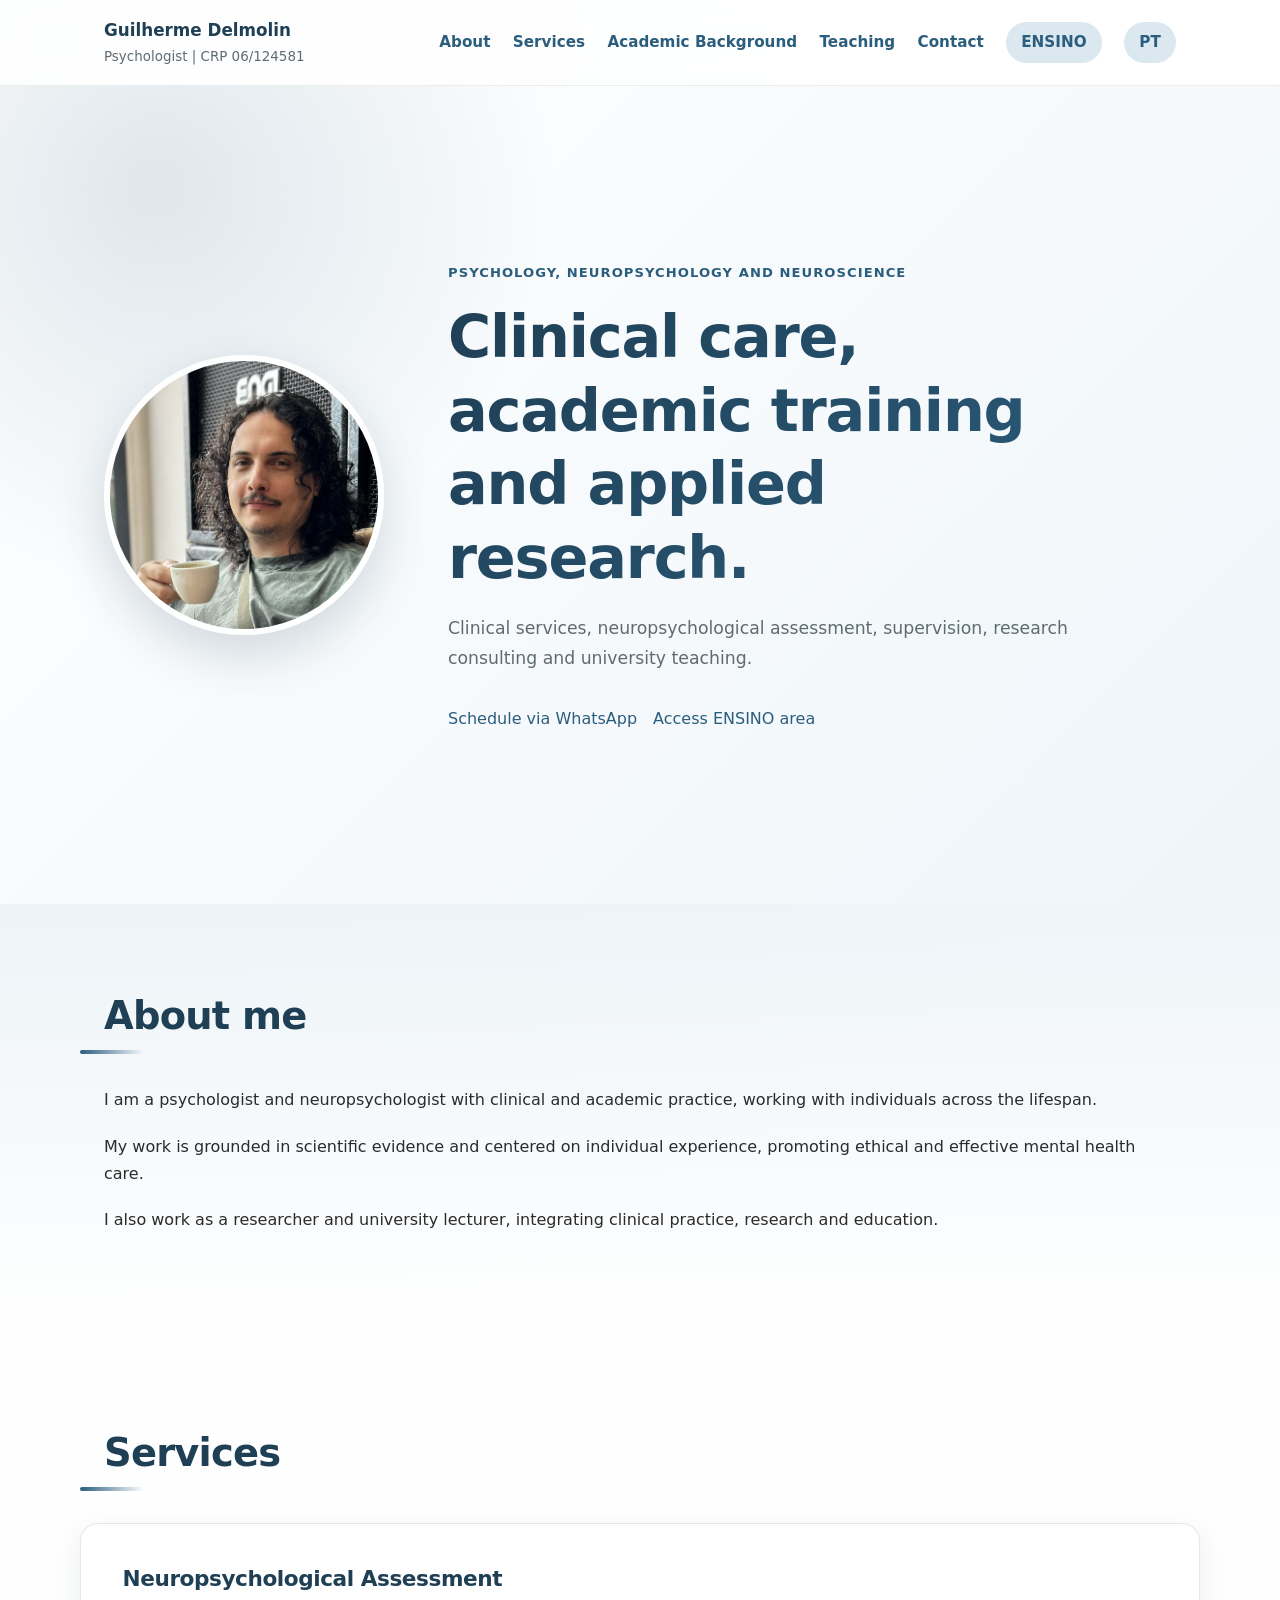
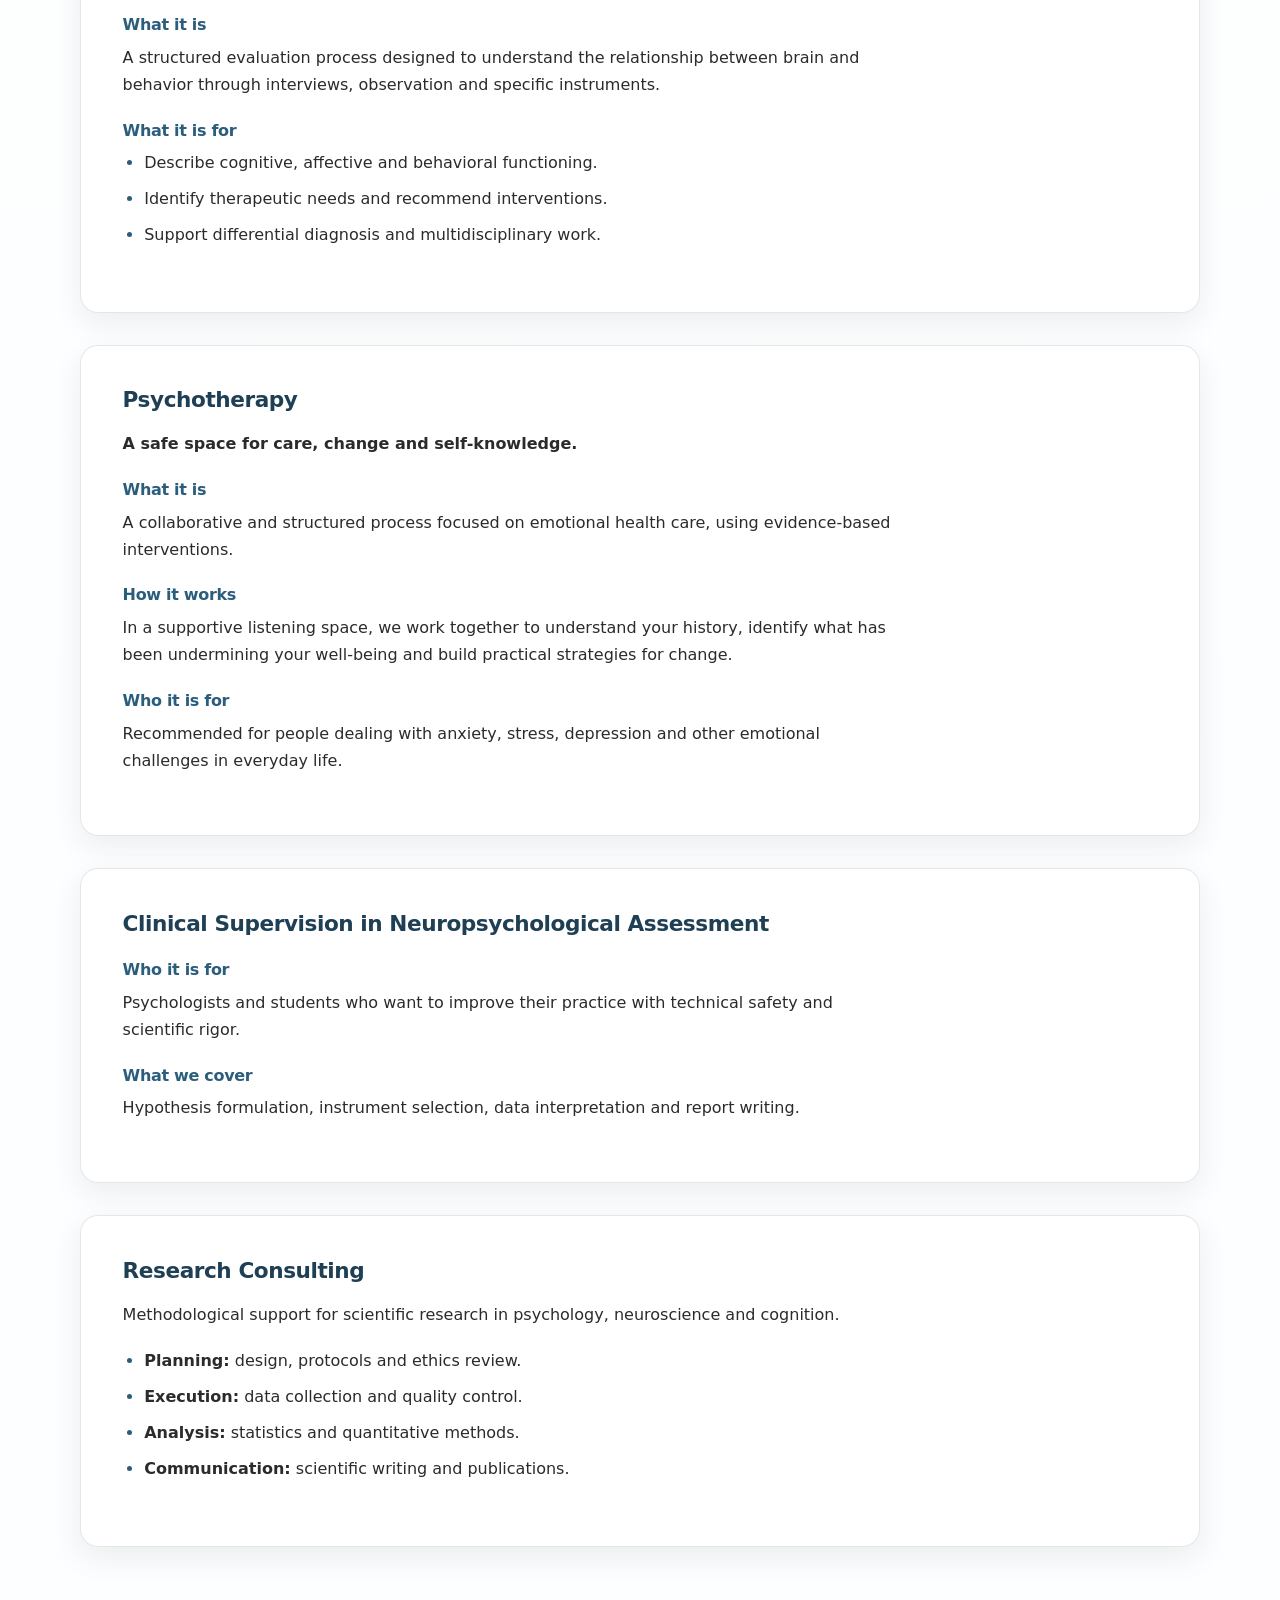
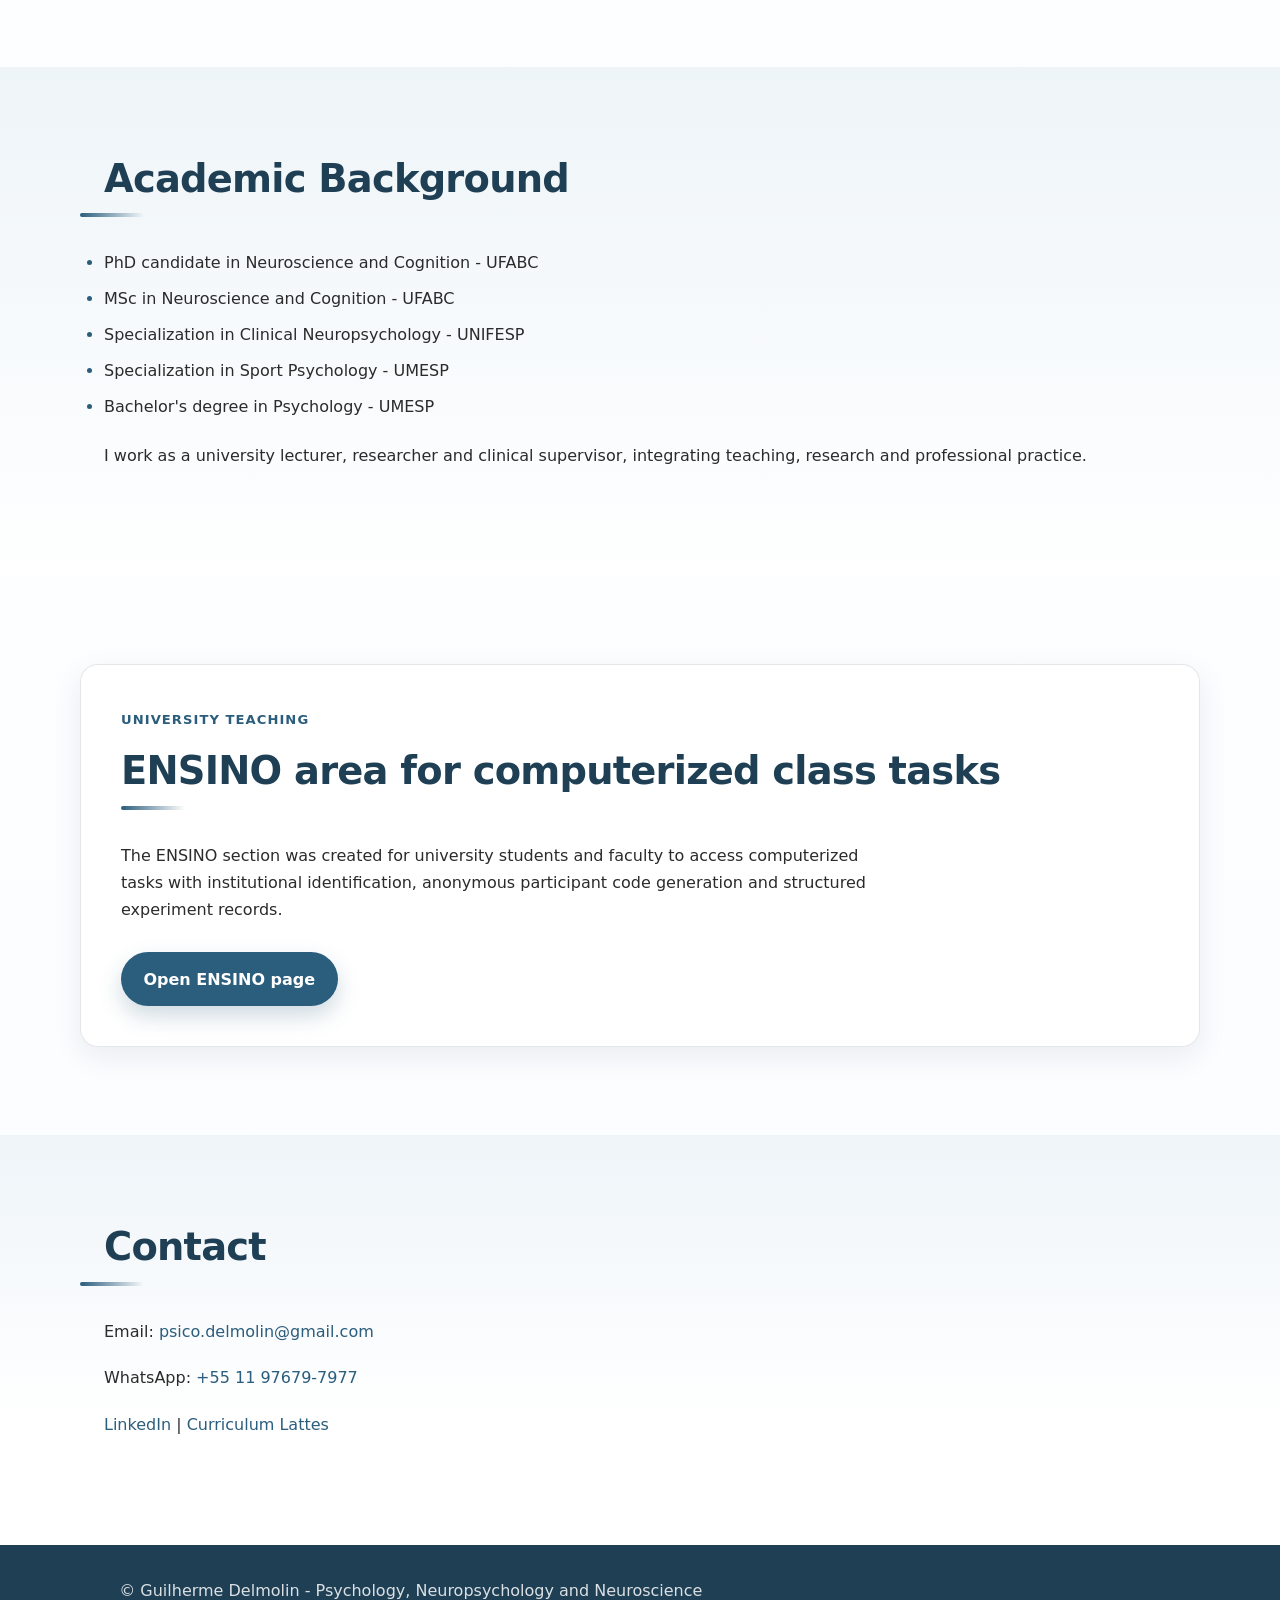
==== commit dd2c1ed4: "Update ENSINO Stroop v1.1 instructions and Supabase SQL analysis playbook" ====
--- a/en/index.html
+++ b/en/index.html
@@ -1,22 +1,20 @@
 <!DOCTYPE html>
 <html lang="en">
 <head>
-  <meta charset="UTF-8" />
-  <meta name="viewport" content="width=device-width, initial-scale=1.0" />
-
-  <title>Psychology & Neuropsychology | Guilherme Delmolin</title>
-  <meta name="description" content="Psychologist and neuropsychologist with clinical, academic, and scientific practice. Psychological services, neuropsychological assessment, supervision, and research consulting." />
-
-  <!-- SEO Multilíngue -->
-  <link rel="canonical" href="https://delmoling.github.io/en/index.html" />
-  <link rel="alternate" hreflang="en" href="https://delmoling.github.io/en/index.html" />
-  <link rel="alternate" hreflang="pt-BR" href="https://delmoling.github.io/" />
-  <link rel="alternate" hreflang="x-default" href="https://delmoling.github.io/" />
+  <meta charset="UTF-8">
+  <meta name="viewport" content="width=device-width, initial-scale=1.0">
+  <title>Psychology &amp; Neuropsychology | Guilherme Delmolin</title>
+  <meta
+    name="description"
+    content="Psychologist and neuropsychologist with clinical, academic and scientific practice. Psychological services, neuropsychological assessment, research consulting and university teaching."
+  >
+  <link rel="canonical" href="https://delmoling.github.io/en/index.html">
+  <link rel="alternate" hreflang="en" href="https://delmoling.github.io/en/index.html">
+  <link rel="alternate" hreflang="pt-BR" href="https://delmoling.github.io/">
+  <link rel="alternate" hreflang="x-default" href="https://delmoling.github.io/">
   <link rel="stylesheet" href="../style-refined.css">
 </head>
-
 <body>
-
   <header>
     <nav aria-label="Main navigation">
       <div class="nav-brand">
@@ -27,26 +25,28 @@
         <li><a href="#about">About</a></li>
         <li><a href="#services">Services</a></li>
         <li><a href="#academic">Academic Background</a></li>
+        <li><a href="#teaching">Teaching</a></li>
         <li><a href="#contact">Contact</a></li>
+        <li><a href="../ensino/index.html">ENSINO</a></li>
         <li><a href="../index.html" lang="pt-BR">PT</a></li>
       </ul>
     </nav>
   </header>
 
   <main>
-
     <section id="hero">
       <div class="hero-content">
         <img src="../assets/profile.jpg" alt="Photo of Guilherme Delmolin" class="hero-photo">
         <div class="hero-text">
-          <h1>Psychology, Neuropsychology and Neuroscience</h1>
+          <p class="eyebrow">Psychology, Neuropsychology and Neuroscience</p>
+          <h1>Clinical care, academic training and applied research.</h1>
           <p>
-            Clinical Services, Neuropsychological Assessment and Research in Neuroscience, Cognition and
-            Music.
+            Clinical services, neuropsychological assessment, supervision, research
+            consulting and university teaching.
           </p>
           <div class="hero-buttons">
-            <a href="https://wa.me/5511976797977">Schedule appointment via WhatsApp</a>
-            <a href="#academic">Learn about my academic background</a>
+            <a href="https://wa.me/5511976797977">Schedule via WhatsApp</a>
+            <a href="../ensino/index.html">Access ENSINO area</a>
           </div>
         </div>
       </div>
@@ -54,20 +54,17 @@
 
     <section id="about">
       <h2>About me</h2>
-
       <p>
         I am a psychologist and neuropsychologist with clinical and academic
         practice, working with individuals across the lifespan.
       </p>
-
       <p>
         My work is grounded in scientific evidence and centered on individual
         experience, promoting ethical and effective mental health care.
       </p>
-
       <p>
         I also work as a researcher and university lecturer, integrating clinical
-        practice, research, and education.
+        practice, research and education.
       </p>
     </section>
 
@@ -76,103 +73,113 @@
 
       <article>
         <h3>Neuropsychological Assessment</h3>
-
         <h4>What it is</h4>
         <p>
-          A detailed investigation process that seeks to understand the relationship between
-          brain and behavior through interviews, observation and
-          specific instruments, assessing functions such as memory, attention,
-          language, executive functions and reasoning.
+          A structured evaluation process designed to understand the relationship
+          between brain and behavior through interviews, observation and specific
+          instruments.
         </p>
-
-        <h4>What it's for</h4>
+        <h4>What it is for</h4>
         <ul>
-          <li>Describe cognitive, affective and behavioral functioning;</li>
-          <li>Identify therapeutic needs and recommend interventions;</li>
-          <li>Contribute to differential diagnosis and multidisciplinary collaboration.</li>
+          <li>Describe cognitive, affective and behavioral functioning.</li>
+          <li>Identify therapeutic needs and recommend interventions.</li>
+          <li>Support differential diagnosis and multidisciplinary work.</li>
         </ul>
       </article>
 
       <article>
         <h3>Psychotherapy</h3>
-        <p><strong>A safe space for care, transformation and self-knowledge.</strong></p>
-
+        <p><strong>A safe space for care, change and self-knowledge.</strong></p>
         <h4>What it is</h4>
         <p>
           A collaborative and structured process focused on emotional health care,
-          with evidence-based interventions.
+          using evidence-based interventions.
         </p>
-
         <h4>How it works</h4>
         <p>
-          In a space of listening and welcome, we will work together to understand
-          your story. The goal is to identify what has been preventing your well-being and create
-          practical strategies for the changes you seek.
+          In a supportive listening space, we work together to understand your
+          history, identify what has been undermining your well-being and build
+          practical strategies for change.
         </p>
-
-        <h4>Who it's for</h4>
+        <h4>Who it is for</h4>
         <p>
-          Recommended for those who want to address emotional issues such as anxiety, stress and
-          depression, and also for those who want to better prepare for life's challenges.
-          The therapeutic process is an investment in yourself. Mental health is for everyone!
+          Recommended for people dealing with anxiety, stress, depression and other
+          emotional challenges in everyday life.
         </p>
       </article>
 
       <article>
         <h3>Clinical Supervision in Neuropsychological Assessment</h3>
-
-        <h4>Who it's for</h4>
+        <h4>Who it is for</h4>
         <p>
-          Psychologists and students who wish to improve their practice with technical
-          safety and scientific rigor.
+          Psychologists and students who want to improve their practice with
+          technical safety and scientific rigor.
         </p>
-
         <h4>What we cover</h4>
         <p>
-          Formulation of hypotheses, selection of instruments, data interpretation and
-          preparation of reports, assessments and expert opinions.
+          Hypothesis formulation, instrument selection, data interpretation and
+          report writing.
         </p>
       </article>
 
       <article>
         <h3>Research Consulting</h3>
         <p>
-          Methodological and statistical support for research projects in psychology
-          and neuroscience.
+          Methodological support for scientific research in psychology,
+          neuroscience and cognition.
         </p>
+        <ul>
+          <li><strong>Planning:</strong> design, protocols and ethics review.</li>
+          <li><strong>Execution:</strong> data collection and quality control.</li>
+          <li><strong>Analysis:</strong> statistics and quantitative methods.</li>
+          <li><strong>Communication:</strong> scientific writing and publications.</li>
+        </ul>
       </article>
     </section>
 
     <section id="academic">
       <h2>Academic Background</h2>
       <ul>
-        <li>PhD candidate in Neuroscience and Cognition – UFABC</li>
-        <li>MSc in Neuroscience and Cognition – UFABC</li>
-        <li>Specialization in Clinical Neuropsychology – UNIFESP</li>
-        <li>Specialization in Sport Psychology – UMESP</li>
-        <li>Bachelor's degree in Psychology – UMESP</li>
+        <li>PhD candidate in Neuroscience and Cognition - UFABC</li>
+        <li>MSc in Neuroscience and Cognition - UFABC</li>
+        <li>Specialization in Clinical Neuropsychology - UNIFESP</li>
+        <li>Specialization in Sport Psychology - UMESP</li>
+        <li>Bachelor's degree in Psychology - UMESP</li>
       </ul>
       <p>
-        Working as a university professor, researcher and clinical supervisor,
+        I work as a university lecturer, researcher and clinical supervisor,
         integrating teaching, research and professional practice.
       </p>
     </section>
 
+    <section id="teaching">
+      <div class="panel">
+        <p class="eyebrow">University teaching</p>
+        <h2>ENSINO area for computerized class tasks</h2>
+        <p>
+          The ENSINO section was created for university students and faculty to
+          access computerized tasks with institutional identification, anonymous
+          participant code generation and structured experiment records.
+        </p>
+        <p class="section-cta">
+          <a class="button-link" href="../ensino/index.html">Open ENSINO page</a>
+        </p>
+      </div>
+    </section>
+
     <section id="contact">
       <h2>Contact</h2>
-      <p>Email: psico.delmolin@gmail.com</p>
+      <p>Email: <a href="mailto:psico.delmolin@gmail.com">psico.delmolin@gmail.com</a></p>
       <p>WhatsApp: <a href="https://wa.me/5511976797977">+55 11 97679-7977</a></p>
       <p>
         <a href="https://www.linkedin.com/in/guilhermedelmolin/">LinkedIn</a> |
         <a href="http://lattes.cnpq.br/0295726464042689">Curriculum Lattes</a>
       </p>
     </section>
-
   </main>
 
   <footer>
-    <p>© Guilherme Delmolin – Psychology & Neuroscience</p>
+    <p>&copy; Guilherme Delmolin - Psychology, Neuropsychology and Neuroscience</p>
   </footer>
-
 </body>
 </html>
--- a/style-refined.css
+++ b/style-refined.css
@@ -1,6 +1,22 @@
-/* ======================================================
-   RESET BÁSICO
-====================================================== */
+:root {
+  --primary-color: #2b5d7d;
+  --secondary-color: #e9f1f6;
+  --accent-color: #1f3f55;
+  --accent-soft: #dbe8f0;
+  --text-color: #2b2b2b;
+  --muted-text: #5f6b73;
+  --background-color: #ffffff;
+  --card-background: #ffffff;
+  --success-color: #1e7f4f;
+  --warning-color: #9a5b00;
+  --danger-color: #b03a2e;
+  --border-color: rgba(31, 63, 85, 0.12);
+  --border-radius: 18px;
+  --shadow-soft: 0 10px 30px rgba(20, 37, 52, 0.08);
+  --shadow-hover: 0 16px 40px rgba(20, 37, 52, 0.14);
+  --transition-smooth: all 0.28s cubic-bezier(0.4, 0, 0.2, 1);
+  --content-width: 1120px;
+}
 
 *,
 *::before,
@@ -15,236 +31,176 @@
 }
 
 body {
-  font-family: 'Inter', system-ui, -apple-system, BlinkMacSystemFont, 'Segoe UI', sans-serif;
+  font-family: "Segoe UI", system-ui, -apple-system, BlinkMacSystemFont, sans-serif;
   font-size: 16px;
   line-height: 1.7;
   color: var(--text-color);
-  background-color: var(--background-color);
+  background:
+    radial-gradient(circle at top left, rgba(43, 93, 125, 0.08), transparent 28%),
+    linear-gradient(180deg, #ffffff 0%, #fbfdff 100%);
   -webkit-font-smoothing: antialiased;
   -moz-osx-font-smoothing: grayscale;
 }
 
-/* ======================================================
-   VARIÁVEIS DE COR
-====================================================== */
-
-:root {
-  --primary-color: #2b5d7d;
-  --secondary-color: #e9f1f6;
-  --accent-color: #1f3f55;
-  --text-color: #2b2b2b;
-  --muted-text: #666;
-  --background-color: #ffffff;
-  --card-background: #ffffff;
-  --border-radius: 16px;
-  --shadow-soft: 0 8px 24px rgba(0, 0, 0, 0.06);
-  --shadow-hover: 0 12px 32px rgba(0, 0, 0, 0.1);
-  --transition-smooth: all 0.3s cubic-bezier(0.4, 0, 0.2, 1);
-}
-
-/* ======================================================
-   TIPOGRAFIA
-====================================================== */
-
-h1, h2, h3, h4 {
-  font-weight: 600;
-  line-height: 1.3;
+img {
+  display: block;
+  max-width: 100%;
+}
+
+h1,
+h2,
+h3,
+h4 {
+  line-height: 1.25;
   color: var(--accent-color);
   letter-spacing: -0.02em;
 }
 
 h1 {
-  font-size: clamp(2.2rem, 4vw, 3.2rem);
-  margin-bottom: 1.2rem;
-  font-weight: 700;
+  font-size: clamp(2.4rem, 4.6vw, 4rem);
+  margin-bottom: 1.25rem;
 }
 
 h2 {
-  font-size: clamp(1.8rem, 3vw, 2.4rem);
-  margin-bottom: 2.5rem;
+  font-size: clamp(1.8rem, 3vw, 2.6rem);
+  margin-bottom: 2rem;
   position: relative;
-  padding-bottom: 1rem;
+  padding-bottom: 0.9rem;
 }
 
 h2::after {
-  content: '';
+  content: "";
   position: absolute;
   bottom: 0;
   left: 0;
-  width: 60px;
+  width: 64px;
   height: 4px;
+  border-radius: 999px;
   background: linear-gradient(90deg, var(--primary-color), transparent);
-  border-radius: 2px;
 }
 
 h3 {
-  font-size: 1.4rem;
+  font-size: 1.35rem;
+  margin-bottom: 1rem;
+}
+
+h4 {
+  font-size: 1rem;
+  margin: 1.4rem 0 0.55rem;
+  color: var(--primary-color);
+}
+
+p,
+li,
+label,
+input,
+select,
+button,
+textarea {
+  font-size: 1rem;
+}
+
+p {
   margin-bottom: 1.2rem;
-  color: var(--accent-color);
-}
-
-h4 {
-  font-size: 1.05rem;
-  margin-bottom: 0.75rem;
-  margin-top: 1.5rem;
-  color: var(--primary-color);
-  font-weight: 600;
-}
-
-p {
-  margin-bottom: 1.3rem;
-  color: var(--text-color);
-  max-width: 75ch;
+  max-width: 76ch;
 }
 
 ul {
-  list-style-position: outside;
-  margin-bottom: 1.5rem;
-  padding-left: 1.5rem;
+  padding-left: 1.35rem;
+  margin-bottom: 1.35rem;
 }
 
 li {
-  margin-bottom: 0.7rem;
-  color: var(--text-color);
-  padding-left: 0.5rem;
+  margin-bottom: 0.55rem;
 }
 
 li::marker {
   color: var(--primary-color);
 }
-
-strong {
-  color: var(--accent-color);
-  font-weight: 600;
-}
-
-/* ======================================================
-   LINKS E BOTÕES
-====================================================== */
 
 a {
   color: var(--primary-color);
   text-decoration: none;
   transition: var(--transition-smooth);
-  position: relative;
 }
 
 a:hover {
   color: var(--accent-color);
 }
 
-a:focus {
+a:focus,
+button:focus,
+input:focus,
+select:focus {
   outline: 2px solid var(--primary-color);
   outline-offset: 2px;
-  border-radius: 4px;
-}
-
-section#hero a {
-  display: inline-block;
-  padding: 0.9rem 2rem;
-  border-radius: 999px;
-  font-weight: 600;
-  font-size: 0.95rem;
-  background-color: var(--primary-color);
-  color: #fff;
-  transition: var(--transition-smooth);
-  box-shadow: 0 4px 12px rgba(43, 93, 125, 0.2);
-}
-
-section#hero a:last-child {
-  background-color: transparent;
-  color: var(--primary-color);
-  border: 2px solid var(--primary-color);
-  box-shadow: none;
-}
-
-section#hero a:hover {
-  transform: translateY(-3px);
-  box-shadow: 0 8px 20px rgba(43, 93, 125, 0.3);
-}
-
-section#hero a:last-child:hover {
-  background-color: var(--primary-color);
-  color: #fff;
-  box-shadow: 0 8px 20px rgba(43, 93, 125, 0.3);
-}
-
-#contato a:not(a[href^="http"]) {
-  font-weight: 500;
-}
-
-/* ======================================================
-   LAYOUT GLOBAL
-====================================================== */
+}
 
 header {
-  padding: 1.5rem 0;
-  border-bottom: 1px solid rgba(0, 0, 0, 0.08);
-  background-color: rgba(255, 255, 255, 0.95);
-  backdrop-filter: blur(10px);
   position: sticky;
   top: 0;
   z-index: 1000;
+  border-bottom: 1px solid rgba(20, 37, 52, 0.08);
+  background: rgba(255, 255, 255, 0.88);
+  backdrop-filter: blur(12px);
 }
 
 nav {
-  max-width: 1100px;
+  max-width: var(--content-width);
   margin: 0 auto;
-  padding: 0 1.5rem;
-  display: flex;
+  padding: 1rem 1.5rem;
+  display: flex;
+  align-items: center;
   justify-content: space-between;
-  align-items: center;
   gap: 2rem;
 }
 
 .nav-brand {
   display: flex;
   flex-direction: column;
-  gap: 0.25rem;
+  gap: 0.1rem;
+  flex-shrink: 0;
 }
 
 .brand-name {
-  font-size: 1.1rem;
+  font-size: 1.05rem;
   font-weight: 700;
   color: var(--accent-color);
-  line-height: 1.2;
 }
 
 .brand-subtitle {
-  font-size: 0.85rem;
-  font-weight: 500;
+  font-size: 0.84rem;
   color: var(--muted-text);
-  line-height: 1.2;
 }
 
 nav ul {
-  max-width: 1100px;
-  margin: 0 auto;
-  padding: 0 1.5rem;
-  display: flex;
-  gap: 2rem;
+  list-style: none;
+  display: flex;
+  align-items: center;
   justify-content: flex-end;
+  flex-wrap: wrap;
+  gap: 0.75rem 1.4rem;
+  padding-left: 0;
+  margin-bottom: 0;
+}
+
+nav li {
+  margin-bottom: 0;
+}
+
+nav a {
+  display: inline-flex;
   align-items: center;
-  list-style: none;
-}
-
-nav li a {
-  font-weight: 500;
+  min-height: 40px;
   font-size: 0.95rem;
-  padding: 0.5rem 0;
-  display: inline-block;
-}
-
-nav li a:hover {
-  color: var(--primary-color);
-}
-
+  font-weight: 600;
+}
+
+nav li:nth-last-child(2) a,
 nav li:last-child a {
-  background-color: var(--secondary-color);
-  color: var(--primary-color);
-  padding: 0.5rem 1rem;
-  border-radius: 6px;
-  font-weight: 600;
+  padding: 0.45rem 0.95rem;
+  border-radius: 999px;
+  background: var(--accent-soft);
 }
 
 main {
@@ -252,35 +208,32 @@
 }
 
 section {
-  padding: 6rem 0;
+  padding: 5.5rem 0;
 }
 
 section:nth-of-type(even) {
-  background-color: var(--secondary-color);
-}
-
-section > * {
-  max-width: 1100px;
+  background: linear-gradient(180deg, rgba(233, 241, 246, 0.75), rgba(255, 255, 255, 0.92));
+}
+
+section > *,
+.hero-content {
+  max-width: var(--content-width);
   margin-left: auto;
   margin-right: auto;
-  padding: 0 1.5rem;
-}
-
-/* ======================================================
-   HERO SECTION
-====================================================== */
+  padding-left: 1.5rem;
+  padding-right: 1.5rem;
+}
 
 #hero {
-  min-height: 85vh;
+  min-height: calc(100vh - 82px);
   display: flex;
   align-items: center;
-  background: linear-gradient(135deg, #ffffff 0%, var(--secondary-color) 100%);
+  background:
+    radial-gradient(circle at 12% 12%, rgba(43, 93, 125, 0.14), transparent 30%),
+    linear-gradient(135deg, #ffffff 0%, #eef5f9 100%);
 }
 
 .hero-content {
-  max-width: 1100px;
-  margin: 0 auto;
-  padding: 0 1.5rem;
   display: flex;
   align-items: center;
   gap: 4rem;
@@ -292,20 +245,24 @@
   height: 280px;
   border-radius: 50%;
   object-fit: cover;
-  box-shadow: 0 12px 40px rgba(0, 0, 0, 0.15);
-  border: 6px solid var(--background-color);
+  border: 6px solid rgba(255, 255, 255, 0.92);
+  box-shadow: 0 20px 50px rgba(31, 63, 85, 0.18);
   flex-shrink: 0;
-  transition: var(--transition-smooth);
-}
-
-.hero-photo:hover {
-  transform: scale(1.05);
-  box-shadow: 0 16px 50px rgba(43, 93, 125, 0.25);
 }
 
 .hero-text {
   flex: 1;
-  max-width: 650px;
+  max-width: 680px;
+}
+
+.eyebrow {
+  display: inline-block;
+  margin-bottom: 1rem;
+  color: var(--primary-color);
+  font-weight: 700;
+  letter-spacing: 0.08em;
+  text-transform: uppercase;
+  font-size: 0.82rem;
 }
 
 #hero h1 {
@@ -315,166 +272,383 @@
   background-clip: text;
 }
 
-#hero p {
-  font-size: 1.2rem;
+#hero p:not(.eyebrow) {
   color: var(--muted-text);
-  line-height: 1.8;
-  margin-bottom: 2rem;
-}
-
-.hero-buttons {
-  margin-top: 2.5rem;
-  display: flex;
-  gap: 1.2rem;
+  font-size: 1.08rem;
+}
+
+.hero-buttons,
+.button-row {
+  display: flex;
+  gap: 1rem;
   flex-wrap: wrap;
-}
-
-/* ======================================================
-   SOBRE
-====================================================== */
-
-#sobre p,
-#about p {
-  max-width: 720px;
-  font-size: 1.05rem;
-}
-
-/* ======================================================
-   SERVIÇOS
-====================================================== */
+  margin-top: 2rem;
+}
+
+.button-link,
+button,
+.action-button {
+  display: inline-flex;
+  align-items: center;
+  justify-content: center;
+  min-height: 48px;
+  padding: 0.85rem 1.4rem;
+  border: 0;
+  border-radius: 999px;
+  background: var(--primary-color);
+  color: #ffffff;
+  font-weight: 700;
+  cursor: pointer;
+  box-shadow: 0 10px 22px rgba(43, 93, 125, 0.22);
+  transition: var(--transition-smooth);
+}
+
+.button-link:hover,
+button:hover,
+.action-button:hover {
+  transform: translateY(-2px);
+  box-shadow: 0 14px 26px rgba(43, 93, 125, 0.28);
+  color: #ffffff;
+}
+
+.button-link.secondary,
+.secondary-button {
+  background: transparent;
+  color: var(--primary-color);
+  border: 2px solid var(--primary-color);
+  box-shadow: none;
+}
+
+.button-link.secondary:hover,
+.secondary-button:hover {
+  background: var(--primary-color);
+  color: #ffffff;
+}
+
+#servicos article,
+#services article,
+.panel,
+.feature-card,
+.form-card,
+.result-card,
+.task-card {
+  background: rgba(255, 255, 255, 0.96);
+  border: 1px solid var(--border-color);
+  border-radius: var(--border-radius);
+  box-shadow: var(--shadow-soft);
+}
 
 #servicos article,
 #services article {
-  background-color: var(--card-background);
-  padding: 3rem;
-  border-radius: var(--border-radius);
-  box-shadow: var(--shadow-soft);
-  margin-bottom: 3rem;
-  transition: var(--transition-smooth);
-  border: 1px solid rgba(0, 0, 0, 0.04);
-}
-
-#servicos article:hover,
-#services article:hover {
-  box-shadow: var(--shadow-hover);
-  transform: translateY(-4px);
-}
-
-#servicos article h3,
-#services article h3 {
-  margin-bottom: 1.8rem;
-  font-size: 1.5rem;
-}
-
-#servicos article h4:first-of-type,
-#services article h4:first-of-type {
+  padding: 2.6rem;
+  margin-bottom: 2rem;
+}
+
+.panel {
+  padding: 2.5rem;
+}
+
+.feature-grid,
+.two-column-grid,
+.task-grid {
+  display: grid;
+  grid-template-columns: repeat(3, minmax(0, 1fr));
+  gap: 1.4rem;
   margin-top: 2rem;
 }
 
-#servicos article ul,
-#services article ul {
-  margin-top: 1rem;
-}
-
-#servicos article li,
-#services article li {
-  padding-left: 0.75rem;
-}
-
-/* ======================================================
-   ACADÊMICO
-====================================================== */
-
-#academico ul,
-#academic ul {
-  margin-top: 2rem;
-  padding-left: 2rem;
-}
-
-#academico li,
-#academic li {
-  font-size: 1.05rem;
-  margin-bottom: 1rem;
-  padding-left: 0.75rem;
-}
-
-#academico p,
-#academic p {
-  margin-top: 2rem;
-  font-size: 1.05rem;
-  color: var(--muted-text);
-}
-
-/* ======================================================
-   CONTATO
-====================================================== */
+.feature-card,
+.task-card,
+.result-card {
+  padding: 1.5rem;
+}
+
+.section-cta {
+  margin-top: 1.8rem;
+  margin-bottom: 0;
+}
 
 #contato,
 #contact {
-  background: linear-gradient(135deg, var(--secondary-color) 0%, #ffffff 100%);
-}
-
-#contato p,
-#contact p {
+  background: linear-gradient(180deg, rgba(233, 241, 246, 0.7), #ffffff 70%);
+}
+
+footer {
+  padding: 2rem 1.5rem;
+  text-align: center;
+  background: var(--accent-color);
+  color: rgba(255, 255, 255, 0.84);
+}
+
+.page-shell {
+  min-height: 100vh;
+  padding: 4.5rem 1.5rem;
+}
+
+.page-wrap {
+  max-width: var(--content-width);
+  margin: 0 auto;
+}
+
+.page-header {
+  margin-bottom: 2rem;
+}
+
+.page-header p {
+  color: var(--muted-text);
+}
+
+.two-column-grid {
+  grid-template-columns: 1.15fr 0.85fr;
+  align-items: start;
+}
+
+.form-card,
+.result-card {
+  padding: 2rem;
+}
+
+.stack > * + * {
+  margin-top: 1rem;
+}
+
+.field {
+  display: flex;
+  flex-direction: column;
+  gap: 0.4rem;
   margin-bottom: 1rem;
-  font-size: 1.05rem;
-}
-
-#contato a,
-#contact a {
+}
+
+.field label {
+  font-weight: 700;
+  color: var(--accent-color);
+}
+
+.field small,
+.muted,
+.helper-text {
+  color: var(--muted-text);
+}
+
+.field input,
+.field select {
+  width: 100%;
+  min-height: 48px;
+  padding: 0.8rem 0.95rem;
+  border: 1px solid rgba(31, 63, 85, 0.18);
+  border-radius: 14px;
+  background: #ffffff;
+  color: var(--text-color);
+}
+
+.checkbox-field label {
+  display: flex;
+  align-items: flex-start;
+  gap: 0.65rem;
   font-weight: 600;
-  text-decoration: underline;
-  text-decoration-color: transparent;
-  transition: var(--transition-smooth);
-}
-
-#contato a:hover,
-#contact a:hover {
-  text-decoration-color: var(--primary-color);
-}
-
-/* ======================================================
-   FOOTER
-====================================================== */
-
-footer {
-  background-color: var(--accent-color);
-  padding: 2.5rem 1.5rem;
+}
+
+.checkbox-field input[type="checkbox"] {
+  width: 18px;
+  height: 18px;
+  margin-top: 0.15rem;
+}
+
+.inline-note,
+.status-box {
+  padding: 1rem 1.1rem;
+  border-radius: 14px;
+  background: #f4f8fb;
+  border: 1px solid rgba(43, 93, 125, 0.14);
+}
+
+.status-box.success {
+  color: var(--success-color);
+  background: rgba(30, 127, 79, 0.08);
+  border-color: rgba(30, 127, 79, 0.2);
+}
+
+.status-box.warning {
+  color: var(--warning-color);
+  background: rgba(154, 91, 0, 0.08);
+  border-color: rgba(154, 91, 0, 0.2);
+}
+
+.status-box.error {
+  color: var(--danger-color);
+  background: rgba(176, 58, 46, 0.08);
+  border-color: rgba(176, 58, 46, 0.2);
+}
+
+.stroop-frame .status-box {
+  margin-bottom: 1rem;
+}
+
+.status-box p:last-child,
+.inline-note p:last-child,
+.feature-card p:last-child,
+.task-card p:last-child,
+.result-card p:last-child {
+  margin-bottom: 0;
+}
+
+.credential-list {
+  list-style: none;
+  padding-left: 0;
+  margin-bottom: 0;
+}
+
+.credential-list li {
+  padding: 0.8rem 0;
+  border-bottom: 1px solid rgba(31, 63, 85, 0.1);
+}
+
+.credential-list li:last-child {
+  border-bottom: 0;
+}
+
+.pill {
+  display: inline-flex;
+  align-items: center;
+  gap: 0.35rem;
+  padding: 0.35rem 0.8rem;
+  border-radius: 999px;
+  background: var(--accent-soft);
+  color: var(--accent-color);
+  font-size: 0.85rem;
+  font-weight: 700;
+}
+
+.data-list {
+  list-style: none;
+  padding-left: 0;
+}
+
+.data-list li {
+  display: flex;
+  justify-content: space-between;
+  gap: 1rem;
+  padding: 0.85rem 0;
+  border-bottom: 1px solid rgba(31, 63, 85, 0.1);
+}
+
+.data-list li:last-child {
+  border-bottom: 0;
+}
+
+.data-list strong {
+  color: var(--accent-color);
+}
+
+.back-link {
+  display: inline-flex;
+  margin-bottom: 1.25rem;
+  font-weight: 700;
+}
+
+.experiment-shell {
+  min-height: 100vh;
+  padding: 2rem 1rem 4rem;
+  background:
+    radial-gradient(circle at top left, rgba(43, 93, 125, 0.08), transparent 32%),
+    #f8fbfd;
+}
+
+.experiment-topbar {
+  max-width: 1120px;
+  margin: 0 auto 1rem;
+  display: flex;
+  align-items: center;
+  justify-content: space-between;
+  gap: 1rem;
+  flex-wrap: wrap;
+}
+
+.experiment-host {
+  max-width: 1120px;
+  margin: 0 auto;
+  background: rgba(255, 255, 255, 0.95);
+  border: 1px solid var(--border-color);
+  border-radius: 24px;
+  box-shadow: var(--shadow-soft);
+  min-height: 78vh;
+  overflow: hidden;
+}
+
+.jspsych-content {
+  max-width: 980px;
+}
+
+.stroop-layout {
+  min-height: 68vh;
+  display: grid;
+  place-items: center;
+  padding: 2rem 1rem;
+}
+
+.stroop-frame {
+  width: min(860px, 100%);
+  padding: 2rem;
+  border-radius: 24px;
+  background: linear-gradient(180deg, #ffffff, #f7fafc);
+  border: 1px solid rgba(31, 63, 85, 0.1);
+}
+
+.stroop-keymap {
+  display: grid;
+  grid-template-columns: repeat(4, minmax(0, 1fr));
+  gap: 0.8rem;
+  margin-bottom: 2rem;
+}
+
+.stroop-key {
+  padding: 0.8rem;
+  border-radius: 16px;
   text-align: center;
-  font-size: 0.9rem;
-  color: rgba(255, 255, 255, 0.8);
-}
-
-/* ======================================================
-   RESPONSIVO
-====================================================== */
-
-@media (max-width: 768px) {
+  font-weight: 700;
+  color: #ffffff;
+}
+
+.stroop-key small {
+  display: block;
+  color: rgba(255, 255, 255, 0.88);
+  font-weight: 600;
+}
+
+.stroop-stimulus {
+  min-height: 250px;
+  display: grid;
+  place-items: center;
+}
+
+.stroop-word {
+  font-size: clamp(2.8rem, 8vw, 5rem);
+  font-weight: 800;
+  letter-spacing: 0.04em;
+}
+
+.stroop-circle {
+  width: 170px;
+  height: 170px;
+  border-radius: 50%;
+  box-shadow: inset 0 0 0 8px rgba(255, 255, 255, 0.65), 0 18px 36px rgba(20, 37, 52, 0.12);
+}
+
+.stroop-caption {
+  margin-top: 1rem;
+  text-align: center;
+  color: var(--muted-text);
+}
+
+@media (max-width: 960px) {
   nav {
     flex-direction: column;
-    gap: 1.5rem;
-    text-align: center;
-  }
-
-  .nav-brand {
-    align-items: center;
+    align-items: flex-start;
   }
 
   nav ul {
-    justify-content: center;
-    flex-wrap: wrap;
-    gap: 1rem;
-    padding: 0;
-  }
-
-  section {
-    padding: 4rem 0;
-  }
-
-  #hero {
-    min-height: auto;
-    padding-top: 5rem;
-    padding-bottom: 5rem;
+    width: 100%;
+    justify-content: flex-start;
   }
 
   .hero-content {
@@ -483,31 +657,70 @@
     text-align: center;
   }
 
+  .feature-grid,
+  .two-column-grid,
+  .task-grid {
+    grid-template-columns: 1fr;
+  }
+
   .hero-photo {
-    width: 200px;
-    height: 200px;
-  }
-
-  .hero-text {
-    max-width: 100%;
-  }
-
-  .hero-buttons {
+    width: 220px;
+    height: 220px;
+  }
+}
+
+@media (max-width: 720px) {
+  section {
+    padding: 4rem 0;
+  }
+
+  #hero {
+    min-height: auto;
+    padding-top: 3rem;
+    padding-bottom: 3rem;
+  }
+
+  .hero-buttons,
+  .button-row {
     flex-direction: column;
   }
 
-  #hero a {
+  .button-link,
+  button,
+  .action-button {
     width: 100%;
-    text-align: center;
-  }
-
+  }
+
+  .panel,
+  .form-card,
+  .result-card,
   #servicos article,
-  #services article {
-    padding: 2rem;
-  }
-
-  h2::after {
-    width: 40px;
-    height: 3px;
-  }
-}
+  #services article,
+  .task-card {
+    padding: 1.5rem;
+  }
+
+  .stroop-keymap {
+    grid-template-columns: repeat(2, minmax(0, 1fr));
+  }
+
+  .stroop-frame {
+    padding: 1.2rem;
+  }
+
+  .stroop-circle {
+    width: 120px;
+    height: 120px;
+  }
+}
+
+@media (prefers-reduced-motion: reduce) {
+  *,
+  *::before,
+  *::after {
+    animation-duration: 0.01ms !important;
+    animation-iteration-count: 1 !important;
+    transition-duration: 0.01ms !important;
+    scroll-behavior: auto !important;
+  }
+}
